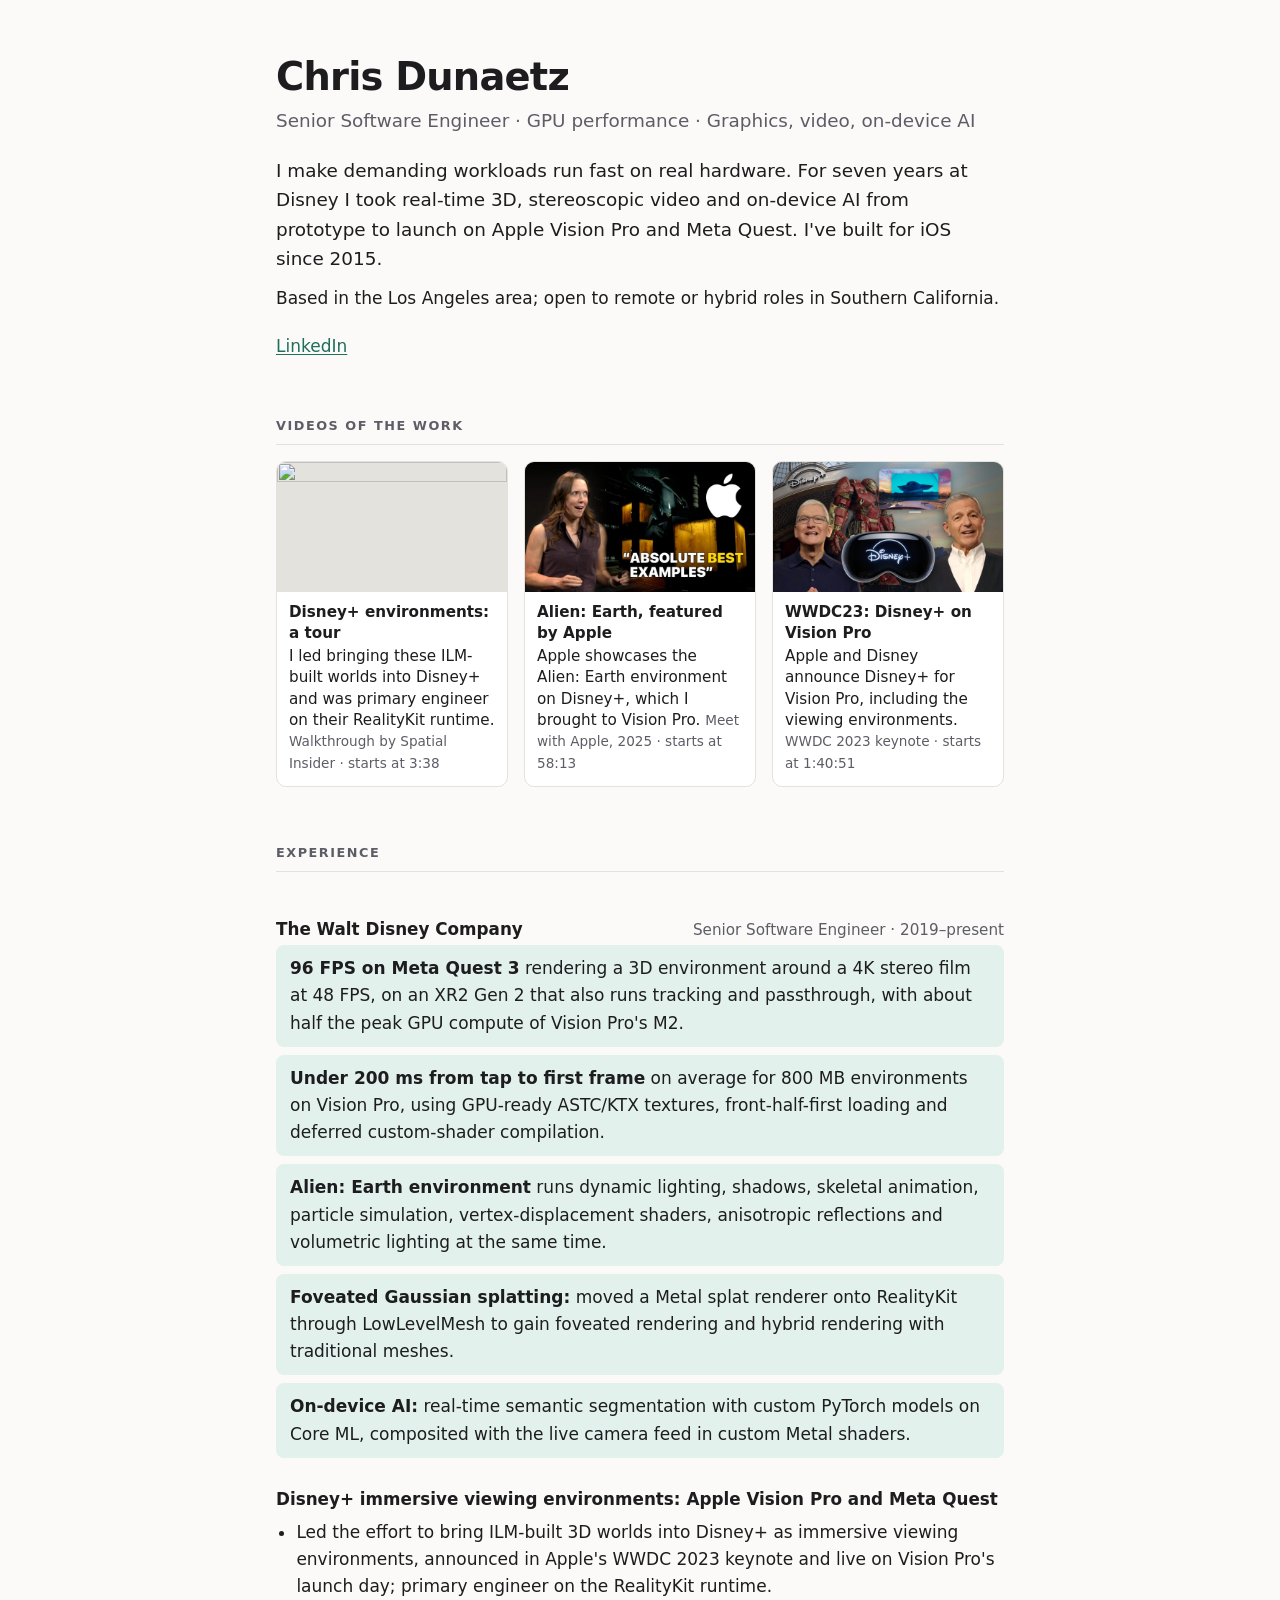
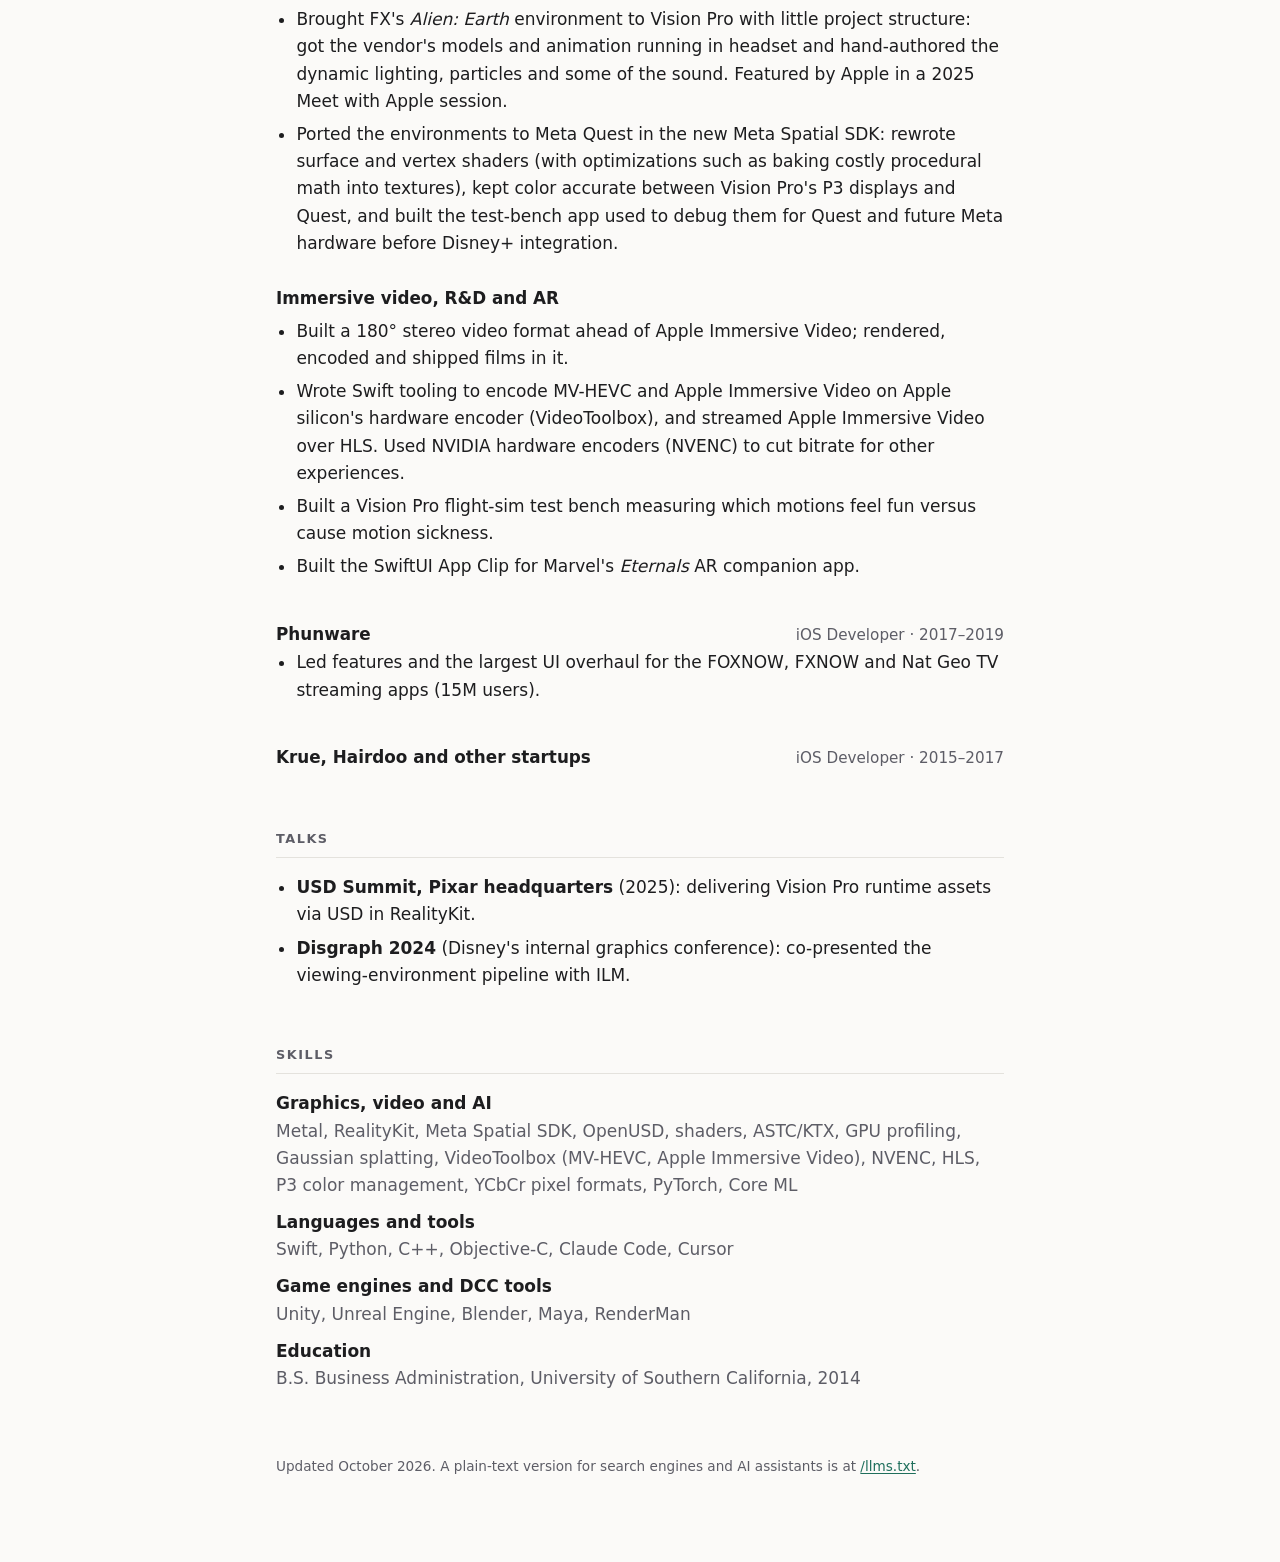
==== index.html @ fc3025da "Sync resume changes: drop AI line, add Quest shader optimization example Co-Authored-By: Claude Opus" ====
<!doctype html>
<html lang="en">
<head>
<meta charset="utf-8">
<meta name="viewport" content="width=device-width, initial-scale=1">
<title>Chris Dunaetz: GPU performance, graphics, video, on-device AI</title>
<meta name="description" content="Chris Dunaetz is a senior software engineer who makes demanding workloads run fast on real hardware: real-time 3D, stereoscopic video and on-device AI on Apple Vision Pro and Meta Quest.">
<link rel="canonical" href="https://chrisdunaetz.github.io/">
<meta property="og:type" content="profile">
<meta property="og:title" content="Chris Dunaetz: GPU performance, graphics, video, on-device AI">
<meta property="og:description" content="Senior software engineer. Real-time 3D, stereoscopic video and on-device AI on Apple Vision Pro and Meta Quest.">
<meta property="og:url" content="https://chrisdunaetz.github.io/">
<meta property="og:image" content="https://chrisdunaetz.github.io/thumbs/alien-earth.png">
<meta name="twitter:card" content="summary_large_image">
<link rel="alternate" type="text/plain" href="/llms.txt" title="Plain-text summary">
<script type="application/ld+json">
{
  "@context": "https://schema.org",
  "@type": "Person",
  "name": "Chris Dunaetz",
  "url": "https://chrisdunaetz.github.io/",
  "jobTitle": "Senior Software Engineer",
  "description": "Software engineer who makes demanding workloads run fast on real hardware: real-time 3D, stereoscopic video and on-device AI, from prototype to launch on Apple Vision Pro and Meta Quest.",
  "homeLocation": { "@type": "Place", "name": "Los Angeles area, California" },
  "alumniOf": { "@type": "CollegeOrUniversity", "name": "University of Southern California" },
  "knowsAbout": ["GPU performance", "Metal", "RealityKit", "Meta Spatial SDK", "OpenUSD", "Shader programming", "GPU profiling", "Gaussian splatting", "Stereoscopic video", "Hardware video encoding", "VideoToolbox", "MV-HEVC", "Apple Immersive Video", "NVENC", "HLS streaming", "Color management", "P3 color space", "YCbCr pixel formats", "On-device AI", "PyTorch", "Core ML", "Swift", "Python", "C++", "Unity", "Unreal Engine", "Blender", "Maya", "RenderMan", "Apple Vision Pro", "Meta Quest"],
  "sameAs": ["https://www.linkedin.com/in/chrisdunaetz"]
}
</script>
<style>
  :root {
    --bg: #fbfaf8;
    --surface: #ffffff;
    --text: #1d1d1f;
    --muted: #5d5d66;
    --line: #e4e2dd;
    --accent: #1f6f5c;
    --accent-soft: #e3f1ec;
    color-scheme: light;
  }
  @media (prefers-color-scheme: dark) {
    :root:not([data-theme="light"]) {
      --bg: #111214;
      --surface: #1a1b1e;
      --text: #ececee;
      --muted: #a2a2ab;
      --line: #2c2d31;
      --accent: #6cc7ac;
      --accent-soft: #1a2e28;
      color-scheme: dark;
    }
  }
  :root[data-theme="dark"] {
    --bg: #111214;
    --surface: #1a1b1e;
    --text: #ececee;
    --muted: #a2a2ab;
    --line: #2c2d31;
    --accent: #6cc7ac;
    --accent-soft: #1a2e28;
    color-scheme: dark;
  }
  * { box-sizing: border-box; }
  body {
    margin: 0;
    background: var(--bg);
    color: var(--text);
    font: 17px/1.6 system-ui, -apple-system, "Segoe UI", Roboto, sans-serif;
    -webkit-text-size-adjust: 100%;
  }
  main { max-width: 760px; margin: 0 auto; padding: 56px 16px 72px; }
  a { color: var(--accent); text-underline-offset: 2px; }
  h1 { font-size: 2.4rem; line-height: 1.1; letter-spacing: -0.02em; margin: 0 0 8px; }
  h2 {
    font-size: 0.8rem; text-transform: uppercase; letter-spacing: 0.12em;
    color: var(--muted); margin: 56px 0 16px; padding-bottom: 8px; border-bottom: 1px solid var(--line);
  }
  h3 { font-size: 1.05rem; margin: 28px 0 6px; }
  p, ul { margin: 0 0 12px; }
  ul { padding-left: 1.2em; }
  li { margin-bottom: 6px; }
  .role { font-size: 1.15rem; color: var(--muted); margin: 0 0 20px; }
  .lede { font-size: 1.15rem; }
  .links { display: flex; flex-wrap: wrap; gap: 8px 20px; margin-top: 20px; padding: 0; list-style: none; }
  .links li { margin: 0; }
  .meta { color: var(--muted); font-size: 0.95rem; }
  .videos { display: grid; grid-template-columns: repeat(auto-fit, minmax(220px, 1fr)); gap: 16px; }
  .video {
    display: block; text-decoration: none; color: inherit;
    background: var(--surface); border: 1px solid var(--line); border-radius: 10px; overflow: hidden;
  }
  .video:hover, .video:focus-visible { border-color: var(--accent); }
  .video img { display: block; width: 100%; height: auto; aspect-ratio: 16 / 9; object-fit: cover; background: var(--line); }
  .video span { display: block; padding: 10px 12px 12px; font-size: 0.95rem; line-height: 1.4; }
  .video strong { display: block; margin-bottom: 2px; }
  .video em { font-style: normal; color: var(--muted); font-size: 0.85rem; }
  .highlights { list-style: none; padding: 0; }
  .highlights li {
    background: var(--accent-soft); border-radius: 8px; padding: 10px 14px; margin-bottom: 8px;
  }
  .job { display: flex; flex-wrap: wrap; justify-content: space-between; gap: 0 12px; align-items: baseline; }
  .job h3 { margin-bottom: 2px; }
  dl { margin: 0; }
  dt { font-weight: 600; margin-top: 10px; }
  dd { margin: 0; color: var(--muted); }
  footer { margin-top: 64px; color: var(--muted); font-size: 0.85rem; }
  @media (max-width: 520px) {
    body { font-size: 16px; }
    h1 { font-size: 2rem; }
    main { padding-top: 40px; }
  }
</style>
</head>
<body>
<main>

<header>
  <h1>Chris Dunaetz</h1>
  <p class="role">Senior Software Engineer · GPU performance · Graphics, video, on-device AI</p>
  <p class="lede">I make demanding workloads run fast on real hardware. For seven years at Disney I took real-time 3D, stereoscopic video and on-device AI from prototype to launch on Apple Vision Pro and Meta Quest. I've built for iOS since 2015.</p>
  <p>Based in the Los Angeles area; open to remote or hybrid roles in Southern California.</p>
  <ul class="links">
    <li><a href="https://www.linkedin.com/in/chrisdunaetz">LinkedIn</a></li>
  </ul>
</header>

<section aria-labelledby="videos">
  <h2 id="videos">Videos of the work</h2>
  <div class="videos">
    <a class="video" href="/vision-pro-environments/">
      <img src="https://i.ytimg.com/vi/G1FZMo1BMIY/mqdefault.jpg" alt="" loading="lazy" width="320" height="180">
      <span><strong>Disney+ environments: a tour</strong>I led bringing these ILM-built worlds into Disney+ and was primary engineer on their RealityKit runtime. <em>Walkthrough by Spatial Insider · starts at 3:38</em></span>
    </a>
    <a class="video" href="/alien-earth/">
      <img src="/thumbs/card-alien-earth.jpg" alt="" loading="lazy" width="640" height="360">
      <span><strong>Alien: Earth, featured by Apple</strong>Apple showcases the Alien: Earth environment on Disney+, which I brought to Vision Pro. <em>Meet with Apple, 2025 · starts at 58:13</em></span>
    </a>
    <a class="video" href="/wwdc-2023/">
      <img src="/thumbs/card-wwdc-2023.jpg" alt="" loading="lazy" width="640" height="360">
      <span><strong>WWDC23: Disney+ on Vision Pro</strong>Apple and Disney announce Disney+ for Vision Pro, including the viewing environments. <em>WWDC 2023 keynote · starts at 1:40:51</em></span>
    </a>
  </div>
</section>

<section aria-labelledby="experience">
  <h2 id="experience">Experience</h2>

  <div class="job"><h3>The Walt Disney Company</h3><span class="meta">Senior Software Engineer · 2019–present</span></div>

  <ul class="highlights">
    <li><strong>96 FPS on Meta Quest 3</strong> rendering a 3D environment around a 4K stereo film at 48 FPS, on an XR2 Gen 2 that also runs tracking and passthrough, with about half the peak GPU compute of Vision Pro's M2.</li>
    <li><strong>Under 200 ms from tap to first frame</strong> on average for 800 MB environments on Vision Pro, using GPU-ready ASTC/KTX textures, front-half-first loading and deferred custom-shader compilation.</li>
    <li><strong>Alien: Earth environment</strong> runs dynamic lighting, shadows, skeletal animation, particle simulation, vertex-displacement shaders, anisotropic reflections and volumetric lighting at the same time.</li>
    <li><strong>Foveated Gaussian splatting:</strong> moved a Metal splat renderer onto RealityKit through LowLevelMesh to gain foveated rendering and hybrid rendering with traditional meshes.</li>
    <li><strong>On-device AI:</strong> real-time semantic segmentation with custom PyTorch models on Core ML, composited with the live camera feed in custom Metal shaders.</li>
  </ul>

  <h3>Disney+ immersive viewing environments: Apple Vision Pro and Meta Quest</h3>
  <ul>
    <li>Led the effort to bring ILM-built 3D worlds into Disney+ as immersive viewing environments, announced in Apple's WWDC 2023 keynote and live on Vision Pro's launch day; primary engineer on the RealityKit runtime.</li>
    <li>Brought FX's <cite>Alien: Earth</cite> environment to Vision Pro with little project structure: got the vendor's models and animation running in headset and hand-authored the dynamic lighting, particles and some of the sound. Featured by Apple in a 2025 Meet with Apple session.</li>
    <li>Ported the environments to Meta Quest in the new Meta Spatial SDK: rewrote surface and vertex shaders (with optimizations such as baking costly procedural math into textures), kept color accurate between Vision Pro's P3 displays and Quest, and built the test-bench app used to debug them for Quest and future Meta hardware before Disney+ integration.</li>
  </ul>

  <h3>Immersive video, R&amp;D and AR</h3>
  <ul>
    <li>Built a 180° stereo video format ahead of Apple Immersive Video; rendered, encoded and shipped films in it.</li>
    <li>Wrote Swift tooling to encode MV-HEVC and Apple Immersive Video on Apple silicon's hardware encoder (VideoToolbox), and streamed Apple Immersive Video over HLS. Used NVIDIA hardware encoders (NVENC) to cut bitrate for other experiences.</li>
    <li>Built a Vision Pro flight-sim test bench measuring which motions feel fun versus cause motion sickness.</li>
    <li>Built the SwiftUI App Clip for Marvel's <cite>Eternals</cite> AR companion app.</li>
  </ul>

  <div class="job"><h3>Phunware</h3><span class="meta">iOS Developer · 2017–2019</span></div>
  <ul>
    <li>Led features and the largest UI overhaul for the FOXNOW, FXNOW and Nat Geo TV streaming apps (15M users).</li>
  </ul>

  <div class="job"><h3>Krue, Hairdoo and other startups</h3><span class="meta">iOS Developer · 2015–2017</span></div>
</section>

<section aria-labelledby="talks">
  <h2 id="talks">Talks</h2>
  <ul>
    <li><strong>USD Summit, Pixar headquarters</strong> (2025): delivering Vision Pro runtime assets via USD in RealityKit.</li>
    <li><strong>Disgraph 2024</strong> (Disney's internal graphics conference): co-presented the viewing-environment pipeline with ILM.</li>
  </ul>
</section>

<section aria-labelledby="skills">
  <h2 id="skills">Skills</h2>
  <dl>
    <dt>Graphics, video and AI</dt>
    <dd>Metal, RealityKit, Meta Spatial SDK, OpenUSD, shaders, ASTC/KTX, GPU profiling, Gaussian splatting, VideoToolbox (MV-HEVC, Apple Immersive Video), NVENC, HLS, P3 color management, YCbCr pixel formats, PyTorch, Core ML</dd>
    <dt>Languages and tools</dt>
    <dd>Swift, Python, C++, Objective-C, Claude Code, Cursor</dd>
    <dt>Game engines and DCC tools</dt>
    <dd>Unity, Unreal Engine, Blender, Maya, RenderMan</dd>
    <dt>Education</dt>
    <dd>B.S. Business Administration, University of Southern California, 2014</dd>
  </dl>
</section>

<footer>
  <p>Updated October 2026. A plain-text version for search engines and AI assistants is at <a href="/llms.txt">/llms.txt</a>.</p>
</footer>

</main>
</body>
</html>
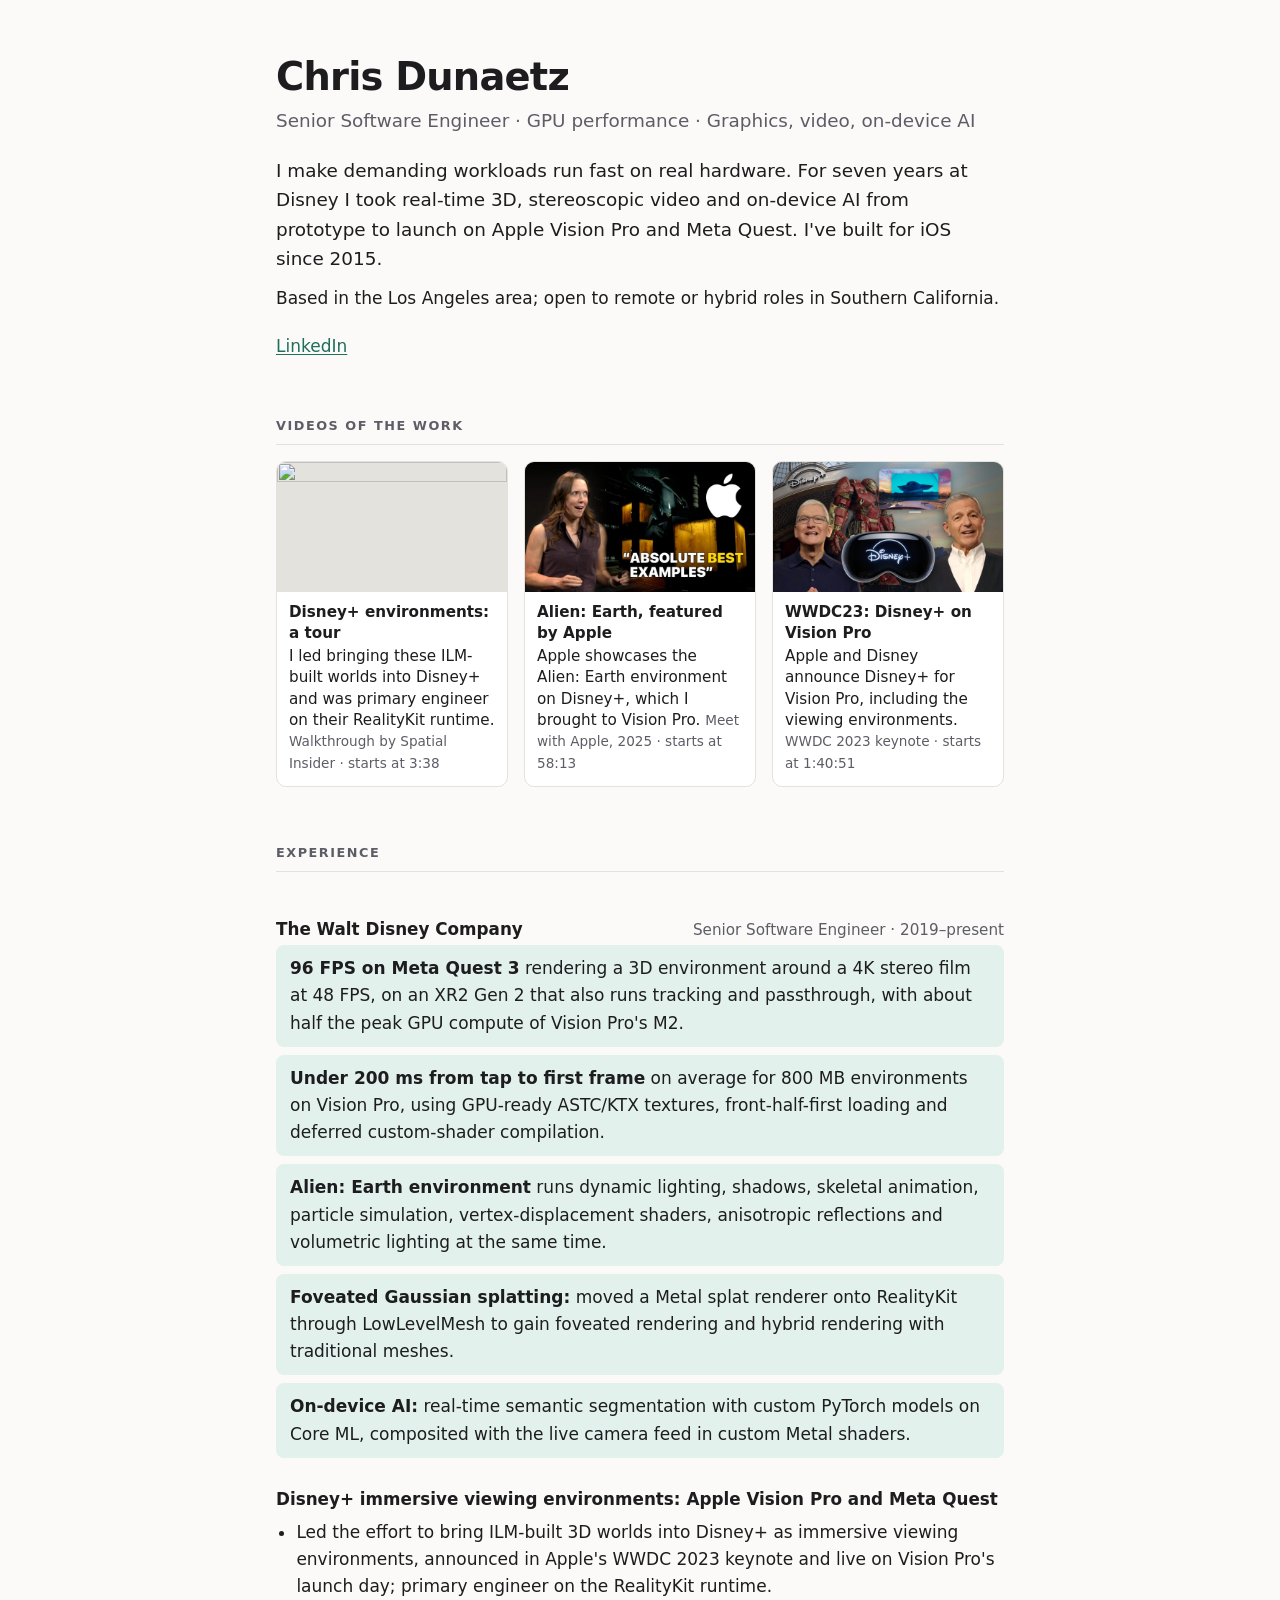
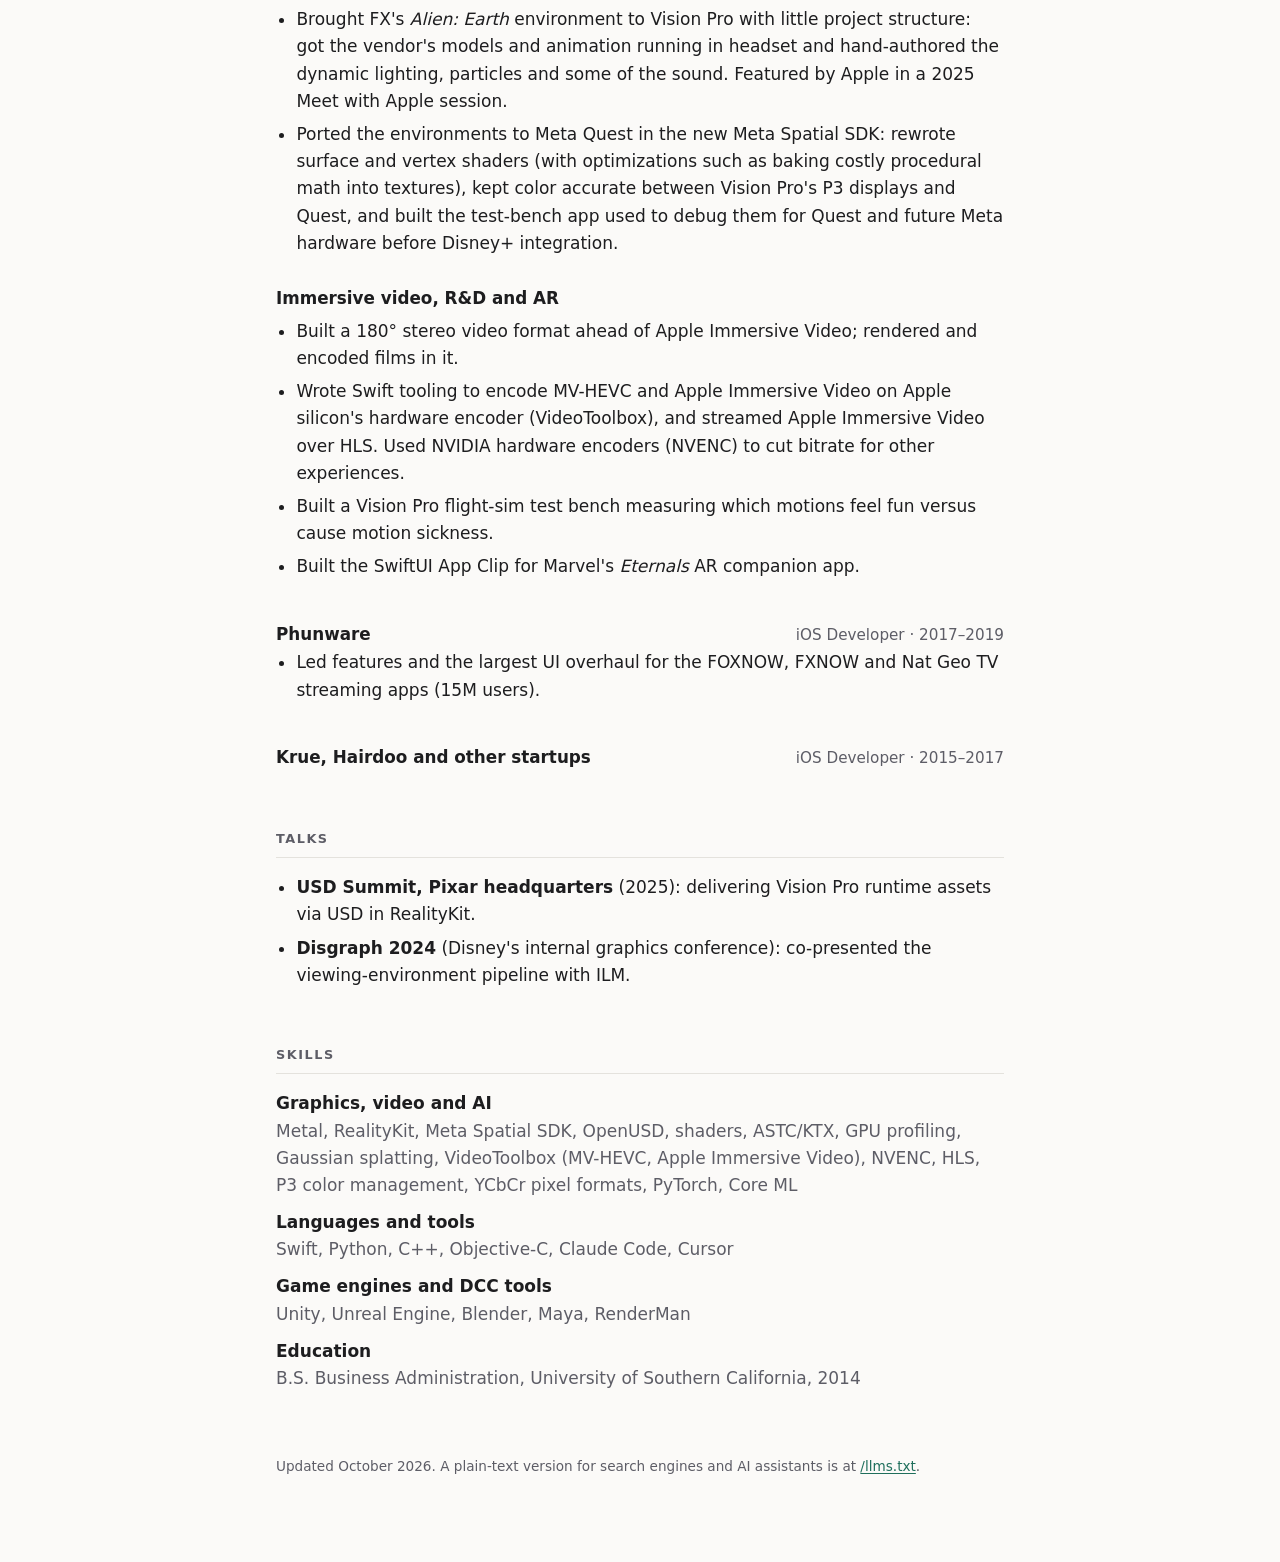
==== commit b4d585e6: "180° video bullet: drop 'shipped' (films were distributed via TestFlight, not shipped) Co-Authored-B" ====
--- a/index.html
+++ b/index.html
@@ -164,7 +164,7 @@
 
   <h3>Immersive video, R&amp;D and AR</h3>
   <ul>
-    <li>Built a 180° stereo video format ahead of Apple Immersive Video; rendered, encoded and shipped films in it.</li>
+    <li>Built a 180° stereo video format ahead of Apple Immersive Video; rendered and encoded films in it.</li>
     <li>Wrote Swift tooling to encode MV-HEVC and Apple Immersive Video on Apple silicon's hardware encoder (VideoToolbox), and streamed Apple Immersive Video over HLS. Used NVIDIA hardware encoders (NVENC) to cut bitrate for other experiences.</li>
     <li>Built a Vision Pro flight-sim test bench measuring which motions feel fun versus cause motion sickness.</li>
     <li>Built the SwiftUI App Clip for Marvel's <cite>Eternals</cite> AR companion app.</li>
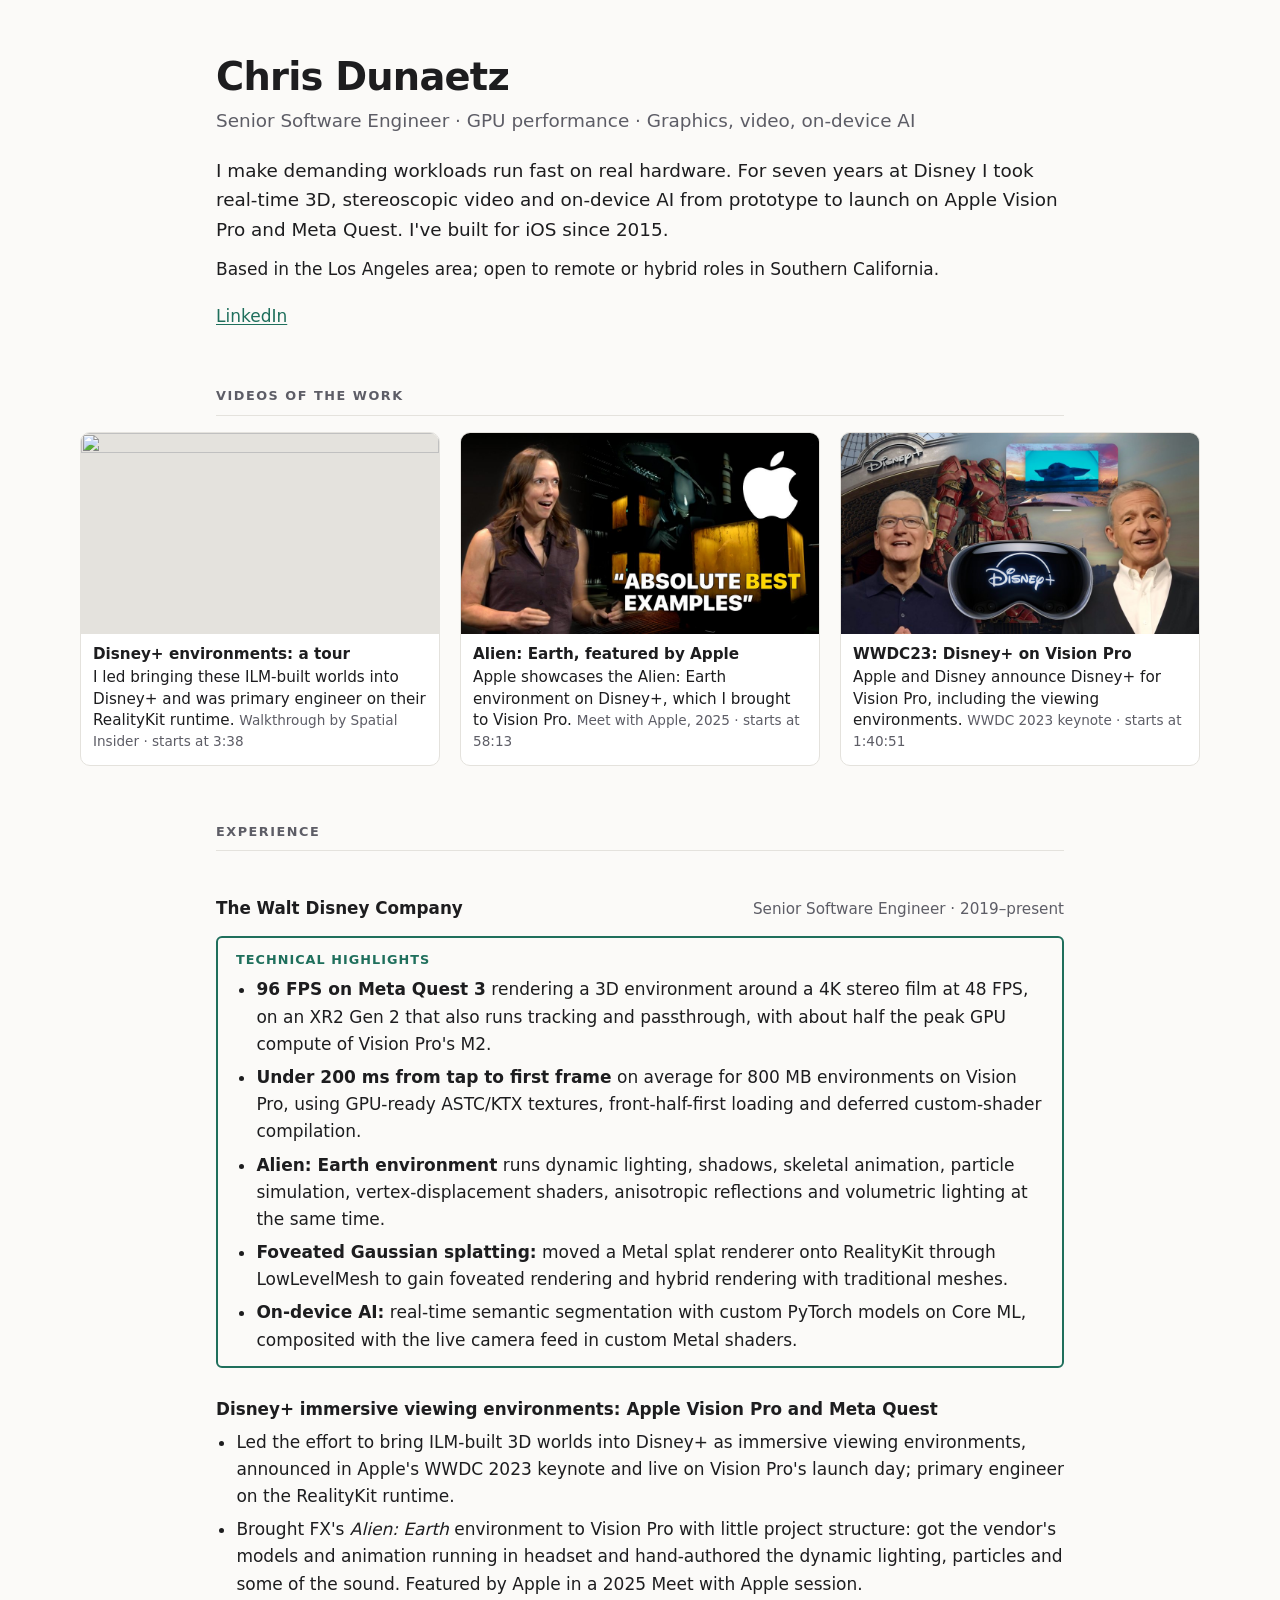
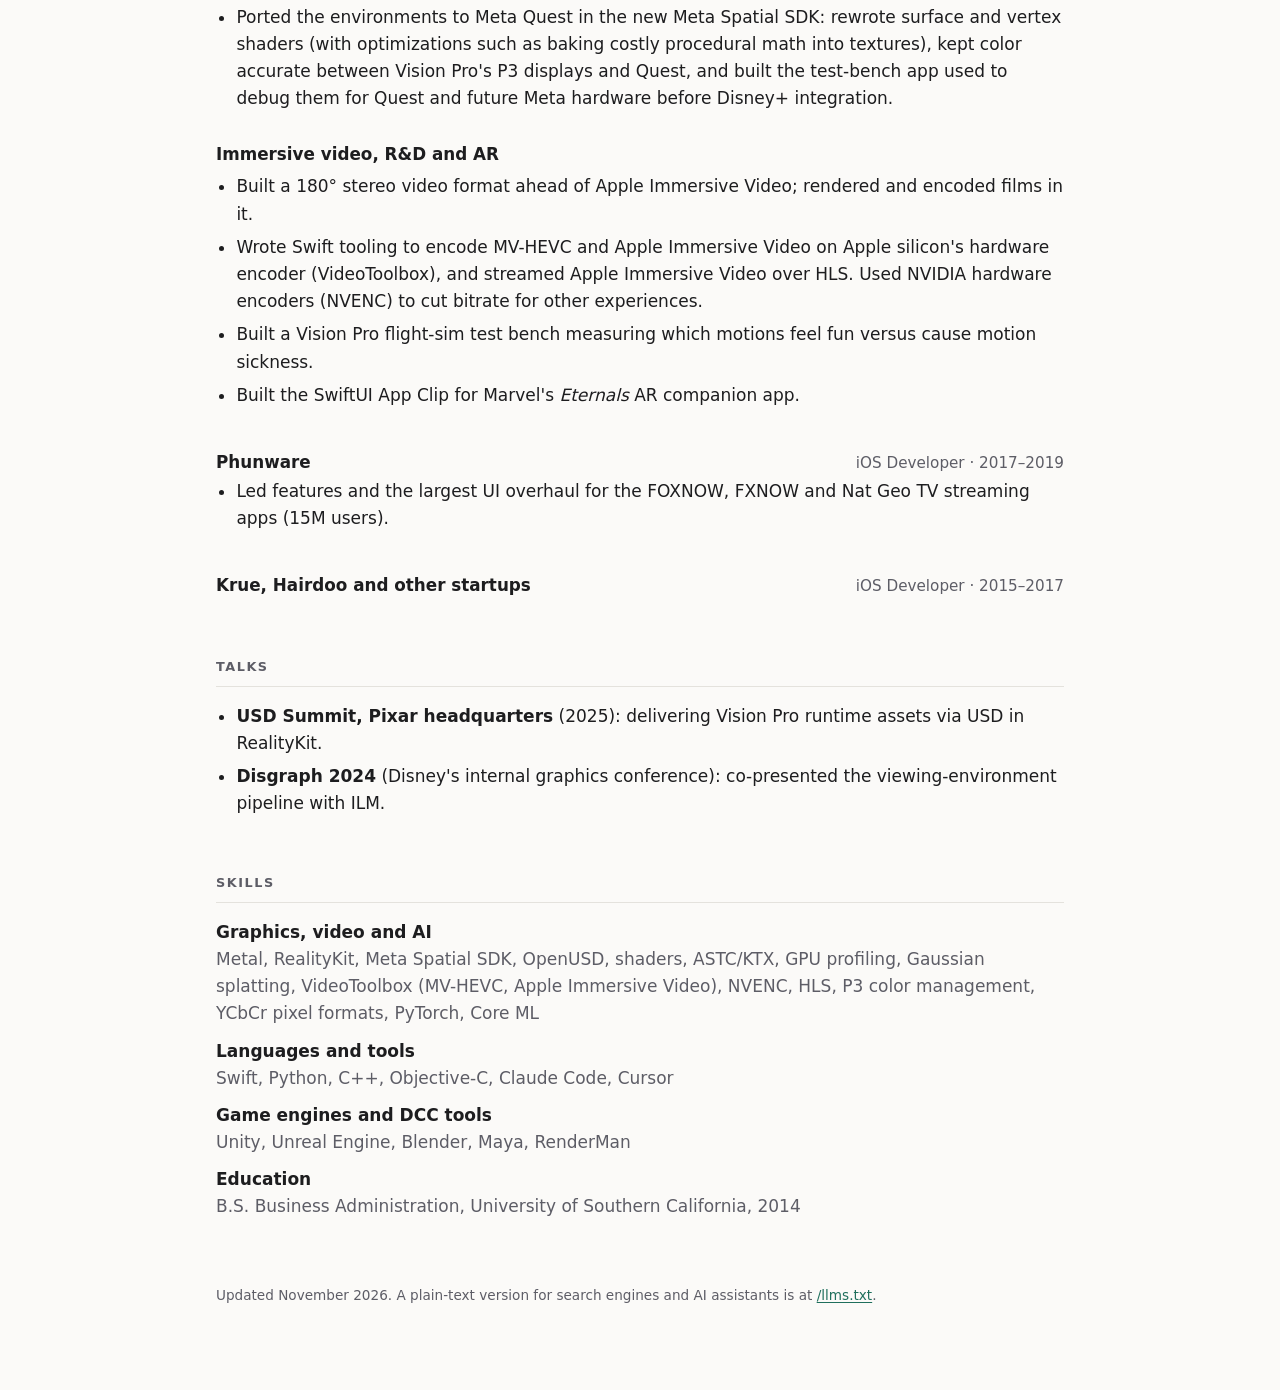
==== commit 812bef25: "Wider layout, bigger video cards, labeled highlights box, GoatCounter analytics - Text column 880px;" ====
--- a/index.html
+++ b/index.html
@@ -13,6 +13,7 @@
 <meta property="og:image" content="https://chrisdunaetz.github.io/thumbs/alien-earth.png">
 <meta name="twitter:card" content="summary_large_image">
 <link rel="alternate" type="text/plain" href="/llms.txt" title="Plain-text summary">
+<script data-goatcounter="https://chrisdunaetz.goatcounter.com/count" async src="//gc.zgo.at/count.js"></script>
 <script type="application/ld+json">
 {
   "@context": "https://schema.org",
@@ -68,7 +69,9 @@
     font: 17px/1.6 system-ui, -apple-system, "Segoe UI", Roboto, sans-serif;
     -webkit-text-size-adjust: 100%;
   }
-  main { max-width: 760px; margin: 0 auto; padding: 56px 16px 72px; }
+  main { max-width: 880px; margin: 0 auto; padding: 56px 16px 72px; }
+  /* The video row breaks out of the text column: up to 1120px wide, keeping a 16px gutter. */
+  .breakout { margin-inline: min(0px, max(calc(50% - 560px), calc(50% - 50vw + 24px))); }
   a { color: var(--accent); text-underline-offset: 2px; }
   h1 { font-size: 2.4rem; line-height: 1.1; letter-spacing: -0.02em; margin: 0 0 8px; }
   h2 {
@@ -84,7 +87,7 @@
   .links { display: flex; flex-wrap: wrap; gap: 8px 20px; margin-top: 20px; padding: 0; list-style: none; }
   .links li { margin: 0; }
   .meta { color: var(--muted); font-size: 0.95rem; }
-  .videos { display: grid; grid-template-columns: repeat(auto-fit, minmax(220px, 1fr)); gap: 16px; }
+  .videos { display: grid; grid-template-columns: repeat(auto-fit, minmax(280px, 1fr)); gap: 20px; }
   .video {
     display: block; text-decoration: none; color: inherit;
     background: var(--surface); border: 1px solid var(--line); border-radius: 10px; overflow: hidden;
@@ -94,10 +97,12 @@
   .video span { display: block; padding: 10px 12px 12px; font-size: 0.95rem; line-height: 1.4; }
   .video strong { display: block; margin-bottom: 2px; }
   .video em { font-style: normal; color: var(--muted); font-size: 0.85rem; }
-  .highlights { list-style: none; padding: 0; }
-  .highlights li {
-    background: var(--accent-soft); border-radius: 8px; padding: 10px 14px; margin-bottom: 8px;
-  }
+  .highlights { border: 2px solid var(--accent); border-radius: 6px; padding: 12px 18px 6px; margin: 12px 0 8px; }
+  .highlights h4 {
+    margin: 0 0 6px; color: var(--accent); font-size: 0.8rem;
+    text-transform: uppercase; letter-spacing: 0.08em;
+  }
+  .highlights ul { margin-bottom: 6px; }
   .job { display: flex; flex-wrap: wrap; justify-content: space-between; gap: 0 12px; align-items: baseline; }
   .job h3 { margin-bottom: 2px; }
   dl { margin: 0; }
@@ -126,9 +131,9 @@
 
 <section aria-labelledby="videos">
   <h2 id="videos">Videos of the work</h2>
-  <div class="videos">
+  <div class="videos breakout">
     <a class="video" href="/vision-pro-environments/">
-      <img src="https://i.ytimg.com/vi/G1FZMo1BMIY/mqdefault.jpg" alt="" loading="lazy" width="320" height="180">
+      <img src="https://i.ytimg.com/vi/G1FZMo1BMIY/maxresdefault.jpg" alt="" loading="lazy" width="1280" height="720">
       <span><strong>Disney+ environments: a tour</strong>I led bringing these ILM-built worlds into Disney+ and was primary engineer on their RealityKit runtime. <em>Walkthrough by Spatial Insider · starts at 3:38</em></span>
     </a>
     <a class="video" href="/alien-earth/">
@@ -147,13 +152,16 @@
 
   <div class="job"><h3>The Walt Disney Company</h3><span class="meta">Senior Software Engineer · 2019–present</span></div>
 
-  <ul class="highlights">
+  <div class="highlights" role="group" aria-labelledby="tech-highlights">
+  <h4 id="tech-highlights">Technical highlights</h4>
+  <ul>
     <li><strong>96 FPS on Meta Quest 3</strong> rendering a 3D environment around a 4K stereo film at 48 FPS, on an XR2 Gen 2 that also runs tracking and passthrough, with about half the peak GPU compute of Vision Pro's M2.</li>
     <li><strong>Under 200 ms from tap to first frame</strong> on average for 800 MB environments on Vision Pro, using GPU-ready ASTC/KTX textures, front-half-first loading and deferred custom-shader compilation.</li>
     <li><strong>Alien: Earth environment</strong> runs dynamic lighting, shadows, skeletal animation, particle simulation, vertex-displacement shaders, anisotropic reflections and volumetric lighting at the same time.</li>
     <li><strong>Foveated Gaussian splatting:</strong> moved a Metal splat renderer onto RealityKit through LowLevelMesh to gain foveated rendering and hybrid rendering with traditional meshes.</li>
     <li><strong>On-device AI:</strong> real-time semantic segmentation with custom PyTorch models on Core ML, composited with the live camera feed in custom Metal shaders.</li>
   </ul>
+  </div>
 
   <h3>Disney+ immersive viewing environments: Apple Vision Pro and Meta Quest</h3>
   <ul>
@@ -201,7 +209,7 @@
 </section>
 
 <footer>
-  <p>Updated October 2026. A plain-text version for search engines and AI assistants is at <a href="/llms.txt">/llms.txt</a>.</p>
+  <p>Updated November 2026. A plain-text version for search engines and AI assistants is at <a href="/llms.txt">/llms.txt</a>.</p>
 </footer>
 
 </main>
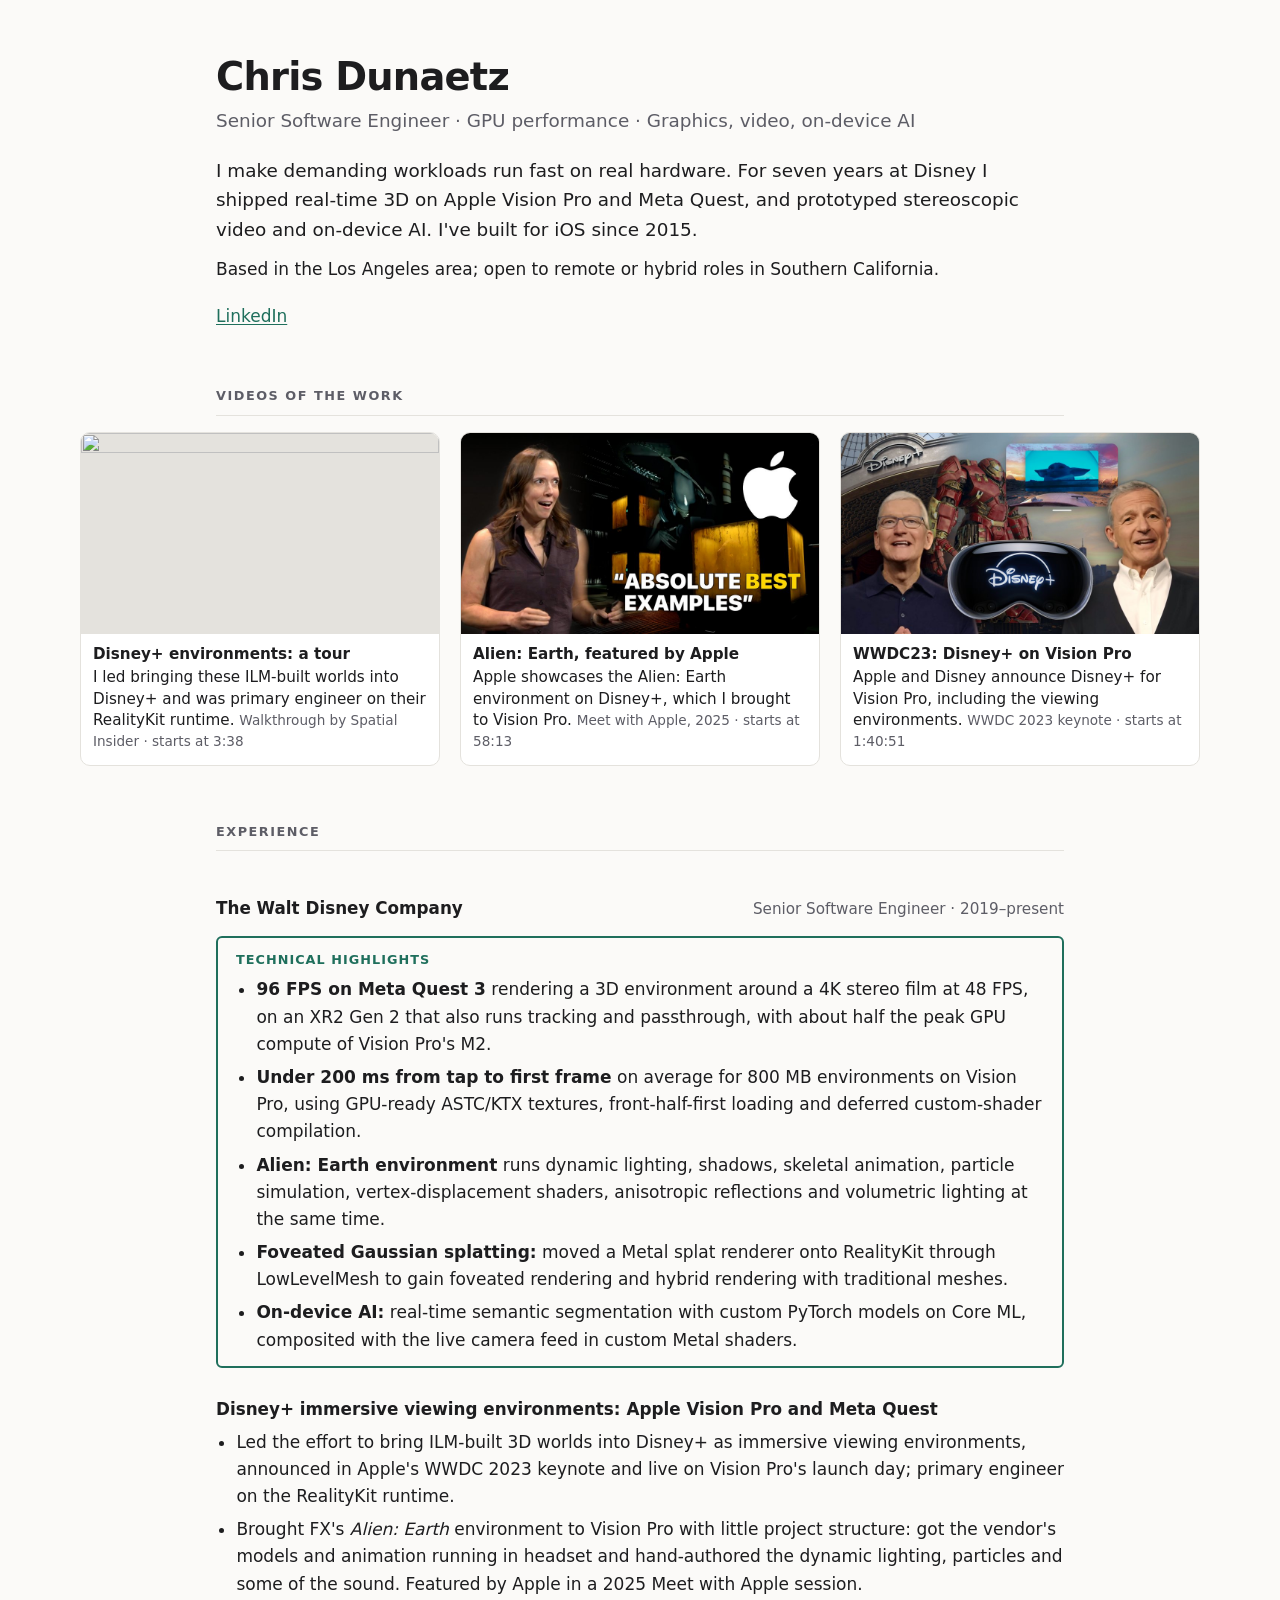
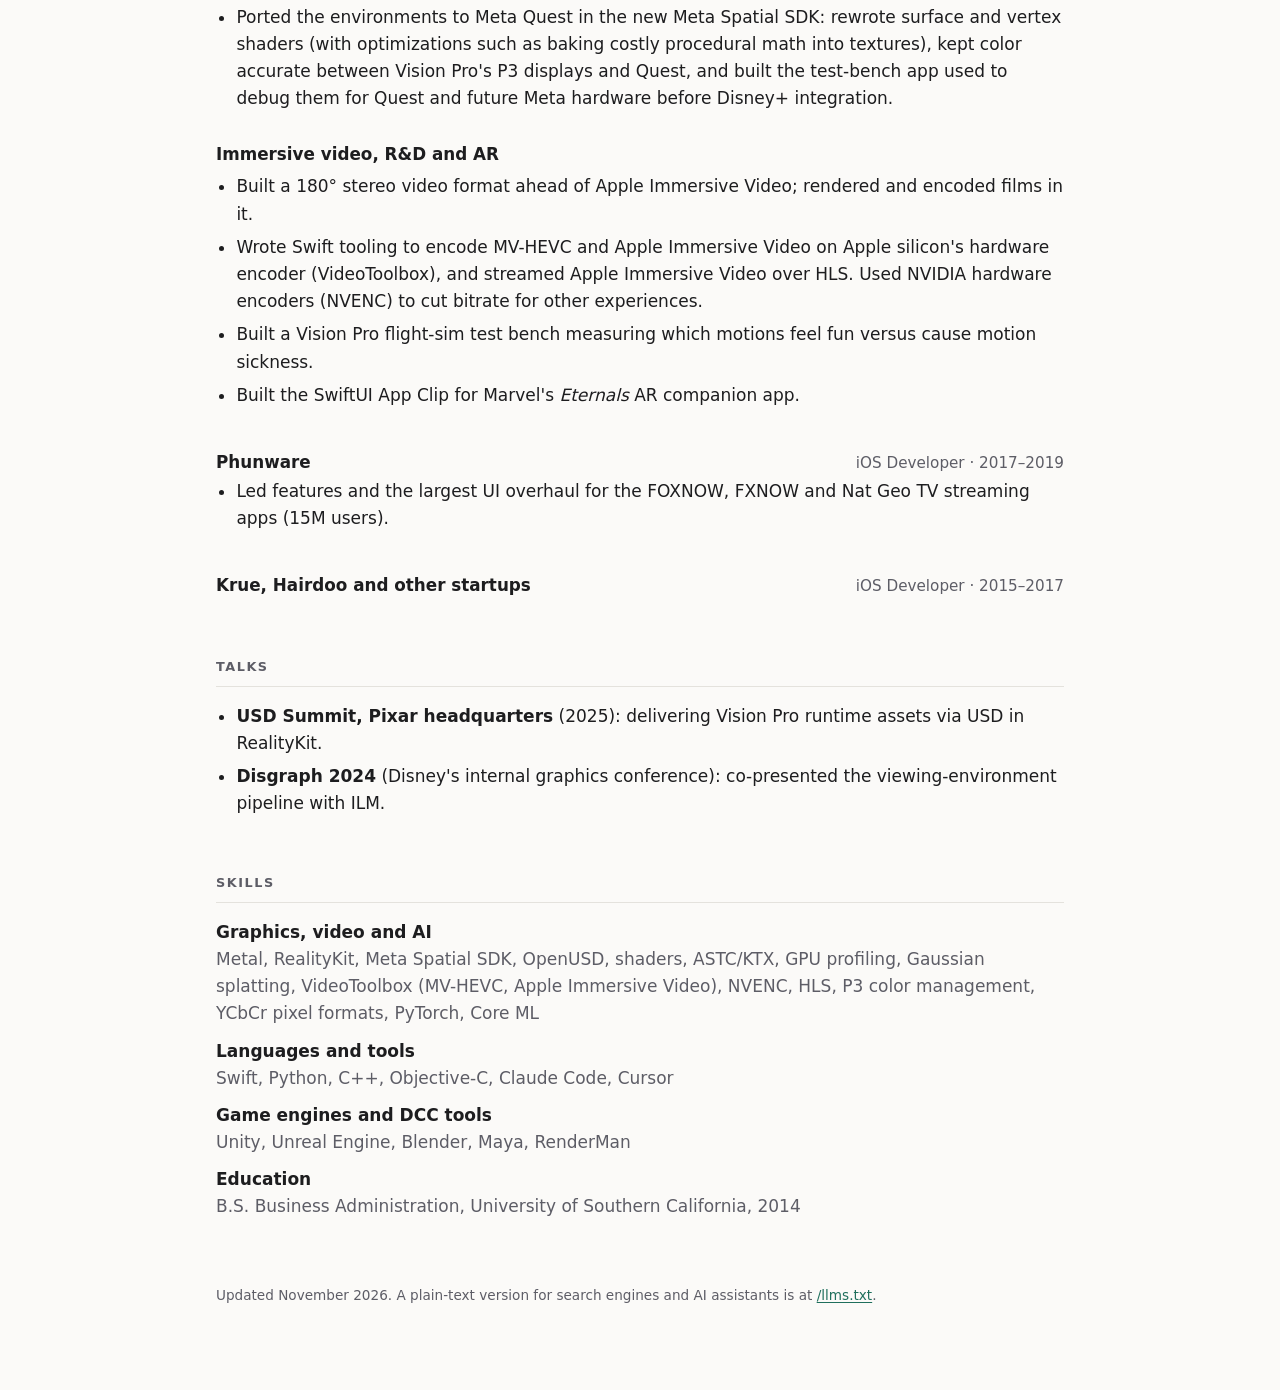
==== commit 9e7d6af6: "Say what shipped: real-time 3D on AVP and Quest; stereo video and on-device AI were prototypes Co-Au" ====
--- a/index.html
+++ b/index.html
@@ -21,7 +21,7 @@
   "name": "Chris Dunaetz",
   "url": "https://chrisdunaetz.github.io/",
   "jobTitle": "Senior Software Engineer",
-  "description": "Software engineer who makes demanding workloads run fast on real hardware: real-time 3D, stereoscopic video and on-device AI, from prototype to launch on Apple Vision Pro and Meta Quest.",
+  "description": "Software engineer who makes demanding workloads run fast on real hardware: shipped real-time 3D on Apple Vision Pro and Meta Quest, and prototyped stereoscopic video and on-device AI.",
   "homeLocation": { "@type": "Place", "name": "Los Angeles area, California" },
   "alumniOf": { "@type": "CollegeOrUniversity", "name": "University of Southern California" },
   "knowsAbout": ["GPU performance", "Metal", "RealityKit", "Meta Spatial SDK", "OpenUSD", "Shader programming", "GPU profiling", "Gaussian splatting", "Stereoscopic video", "Hardware video encoding", "VideoToolbox", "MV-HEVC", "Apple Immersive Video", "NVENC", "HLS streaming", "Color management", "P3 color space", "YCbCr pixel formats", "On-device AI", "PyTorch", "Core ML", "Swift", "Python", "C++", "Unity", "Unreal Engine", "Blender", "Maya", "RenderMan", "Apple Vision Pro", "Meta Quest"],
@@ -122,7 +122,7 @@
 <header>
   <h1>Chris Dunaetz</h1>
   <p class="role">Senior Software Engineer · GPU performance · Graphics, video, on-device AI</p>
-  <p class="lede">I make demanding workloads run fast on real hardware. For seven years at Disney I took real-time 3D, stereoscopic video and on-device AI from prototype to launch on Apple Vision Pro and Meta Quest. I've built for iOS since 2015.</p>
+  <p class="lede">I make demanding workloads run fast on real hardware. For seven years at Disney I shipped real-time 3D on Apple Vision Pro and Meta Quest, and prototyped stereoscopic video and on-device AI. I've built for iOS since 2015.</p>
   <p>Based in the Los Angeles area; open to remote or hybrid roles in Southern California.</p>
   <ul class="links">
     <li><a href="https://www.linkedin.com/in/chrisdunaetz">LinkedIn</a></li>
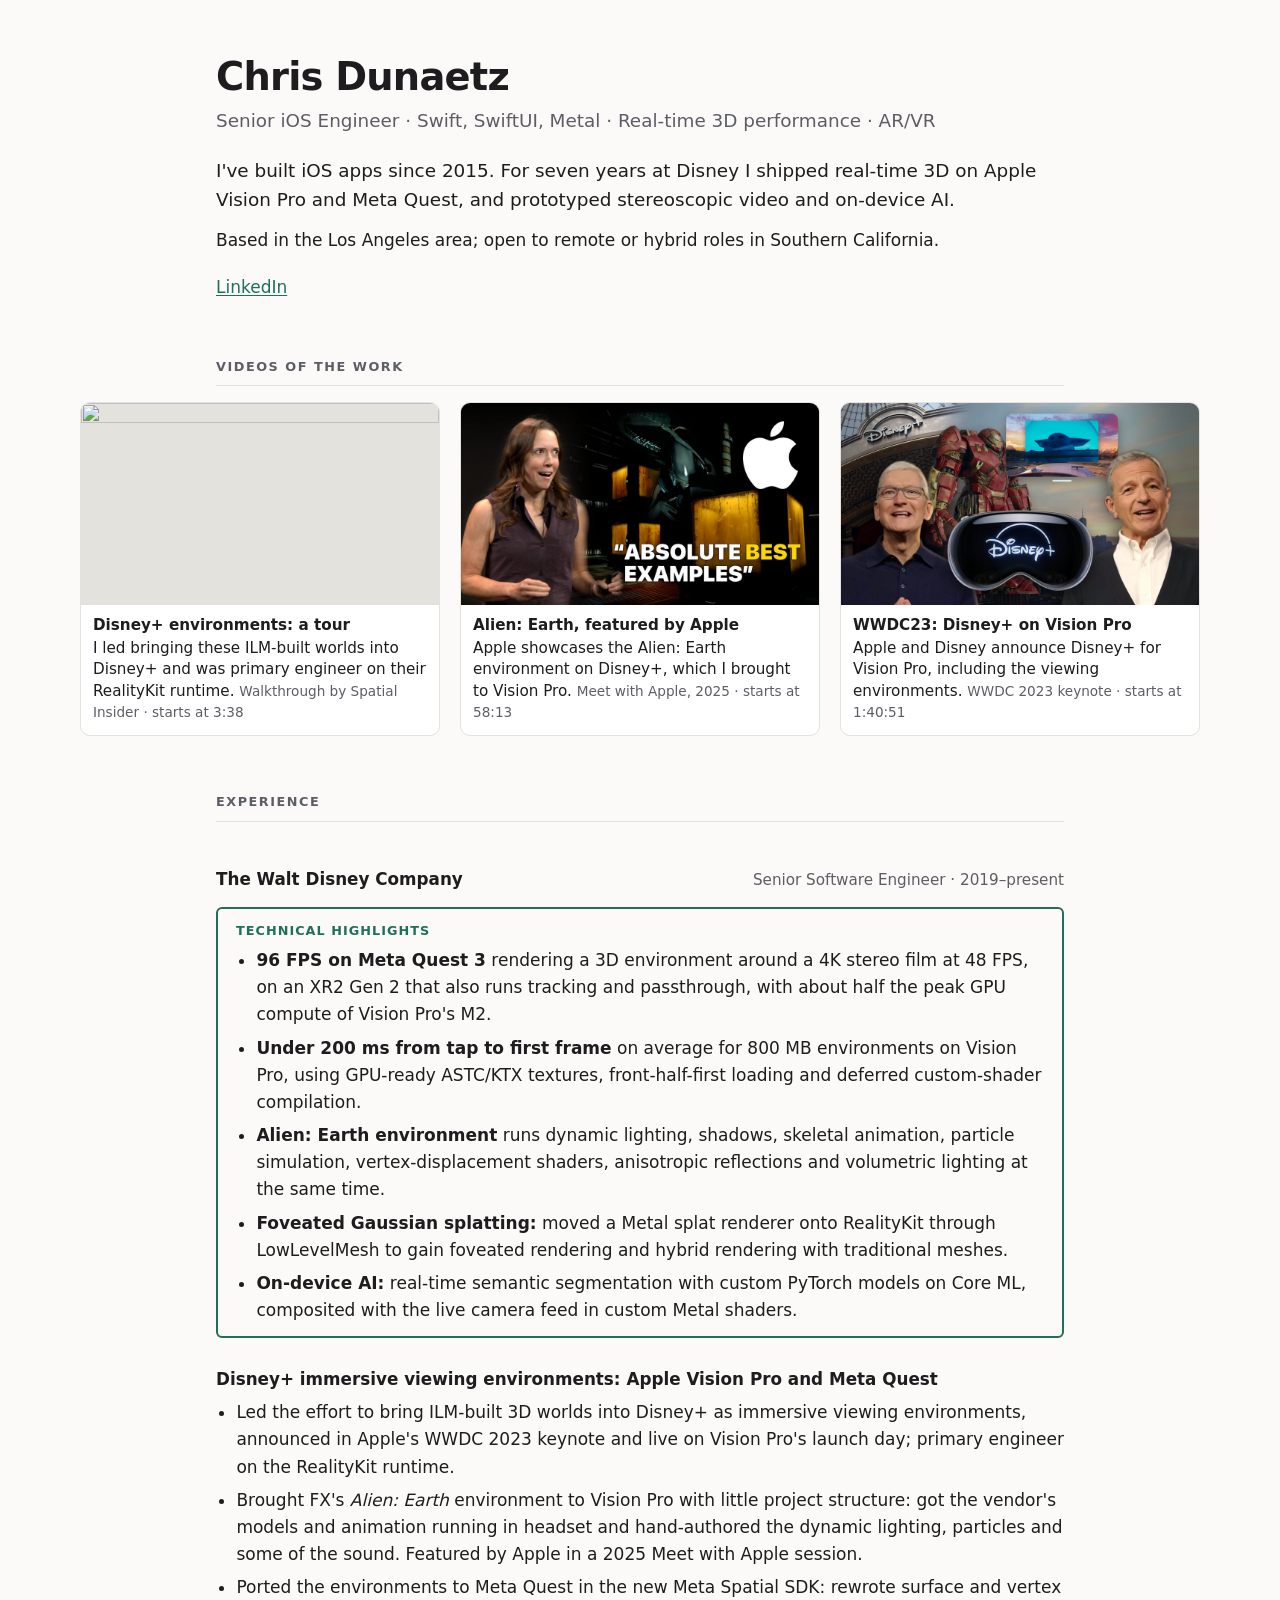
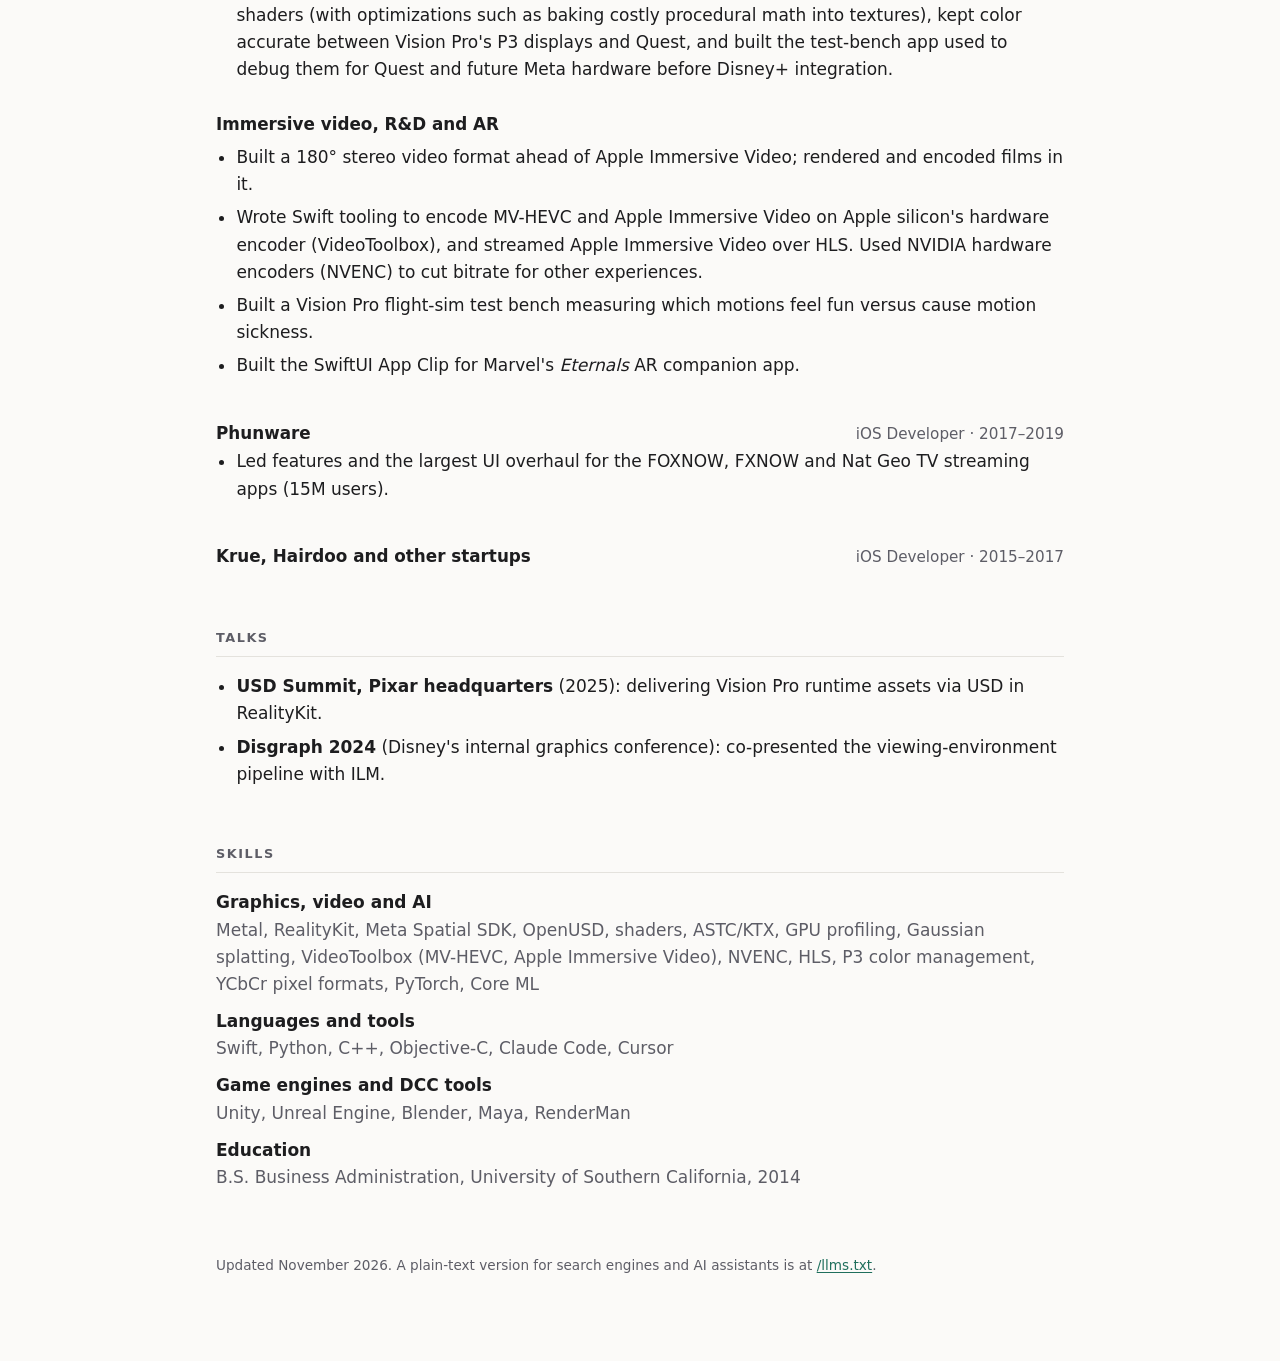
==== commit 5fe65516: "Lead with iOS: new headline, title and opening; drop "real hardware" line Co-Authored-By: Claude Opu" ====
--- a/index.html
+++ b/index.html
@@ -3,12 +3,12 @@
 <head>
 <meta charset="utf-8">
 <meta name="viewport" content="width=device-width, initial-scale=1">
-<title>Chris Dunaetz: GPU performance, graphics, video, on-device AI</title>
-<meta name="description" content="Chris Dunaetz is a senior software engineer who makes demanding workloads run fast on real hardware: real-time 3D, stereoscopic video and on-device AI on Apple Vision Pro and Meta Quest.">
+<title>Chris Dunaetz: iOS engineer, Swift and real-time 3D</title>
+<meta name="description" content="Chris Dunaetz: Senior iOS engineer who shipped real-time 3D on Apple Vision Pro and Meta Quest at Disney, and prototyped stereoscopic video and on-device AI.">
 <link rel="canonical" href="https://chrisdunaetz.github.io/">
 <meta property="og:type" content="profile">
-<meta property="og:title" content="Chris Dunaetz: GPU performance, graphics, video, on-device AI">
-<meta property="og:description" content="Senior software engineer. Real-time 3D, stereoscopic video and on-device AI on Apple Vision Pro and Meta Quest.">
+<meta property="og:title" content="Chris Dunaetz: iOS engineer, Swift and real-time 3D">
+<meta property="og:description" content="Senior iOS engineer who shipped real-time 3D on Apple Vision Pro and Meta Quest at Disney, and prototyped stereoscopic video and on-device AI.">
 <meta property="og:url" content="https://chrisdunaetz.github.io/">
 <meta property="og:image" content="https://chrisdunaetz.github.io/thumbs/alien-earth.png">
 <meta name="twitter:card" content="summary_large_image">
@@ -21,7 +21,7 @@
   "name": "Chris Dunaetz",
   "url": "https://chrisdunaetz.github.io/",
   "jobTitle": "Senior Software Engineer",
-  "description": "Software engineer who makes demanding workloads run fast on real hardware: shipped real-time 3D on Apple Vision Pro and Meta Quest, and prototyped stereoscopic video and on-device AI.",
+  "description": "Senior iOS engineer who shipped real-time 3D on Apple Vision Pro and Meta Quest at Disney, and prototyped stereoscopic video and on-device AI.",
   "homeLocation": { "@type": "Place", "name": "Los Angeles area, California" },
   "alumniOf": { "@type": "CollegeOrUniversity", "name": "University of Southern California" },
   "knowsAbout": ["GPU performance", "Metal", "RealityKit", "Meta Spatial SDK", "OpenUSD", "Shader programming", "GPU profiling", "Gaussian splatting", "Stereoscopic video", "Hardware video encoding", "VideoToolbox", "MV-HEVC", "Apple Immersive Video", "NVENC", "HLS streaming", "Color management", "P3 color space", "YCbCr pixel formats", "On-device AI", "PyTorch", "Core ML", "Swift", "Python", "C++", "Unity", "Unreal Engine", "Blender", "Maya", "RenderMan", "Apple Vision Pro", "Meta Quest"],
@@ -121,8 +121,8 @@
 
 <header>
   <h1>Chris Dunaetz</h1>
-  <p class="role">Senior Software Engineer · GPU performance · Graphics, video, on-device AI</p>
-  <p class="lede">I make demanding workloads run fast on real hardware. For seven years at Disney I shipped real-time 3D on Apple Vision Pro and Meta Quest, and prototyped stereoscopic video and on-device AI. I've built for iOS since 2015.</p>
+  <p class="role">Senior iOS Engineer · Swift, SwiftUI, Metal · Real-time 3D performance · AR/VR</p>
+  <p class="lede">I've built iOS apps since 2015. For seven years at Disney I shipped real-time 3D on Apple Vision Pro and Meta Quest, and prototyped stereoscopic video and on-device AI.</p>
   <p>Based in the Los Angeles area; open to remote or hybrid roles in Southern California.</p>
   <ul class="links">
     <li><a href="https://www.linkedin.com/in/chrisdunaetz">LinkedIn</a></li>
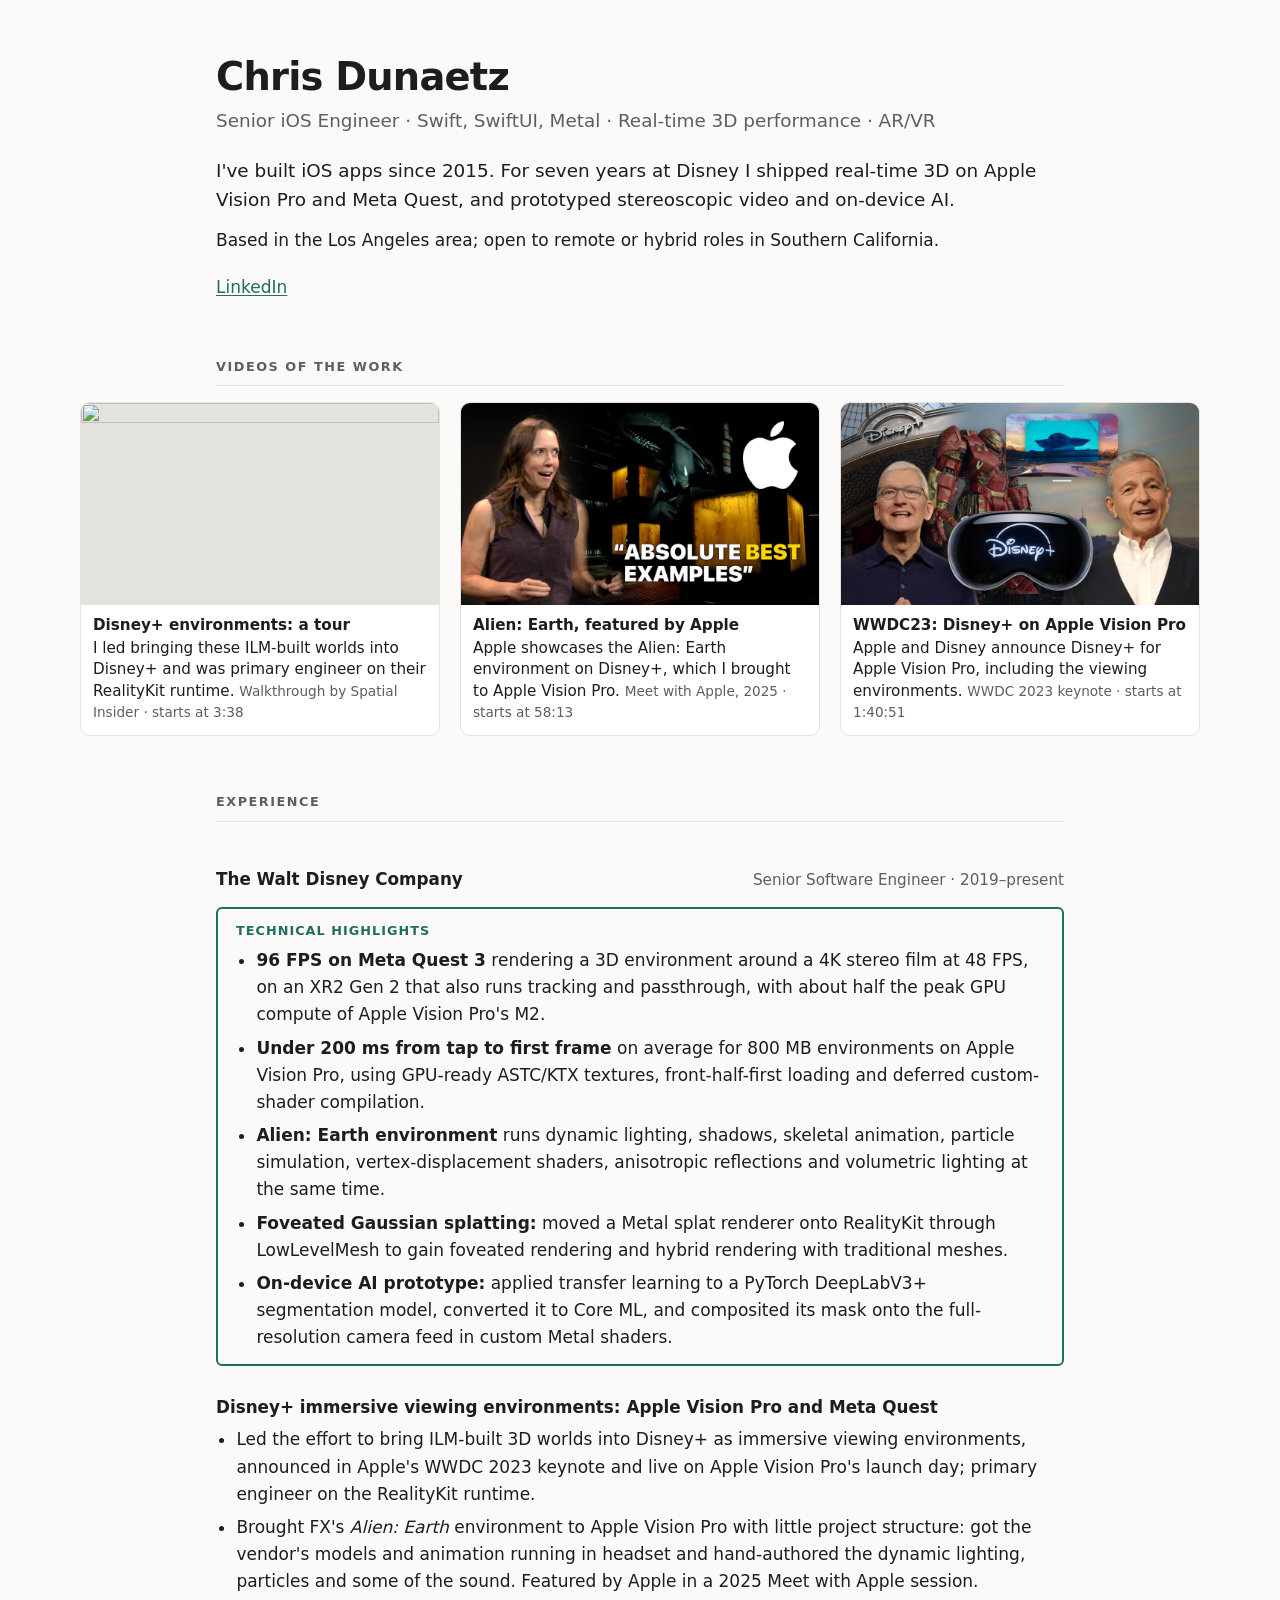
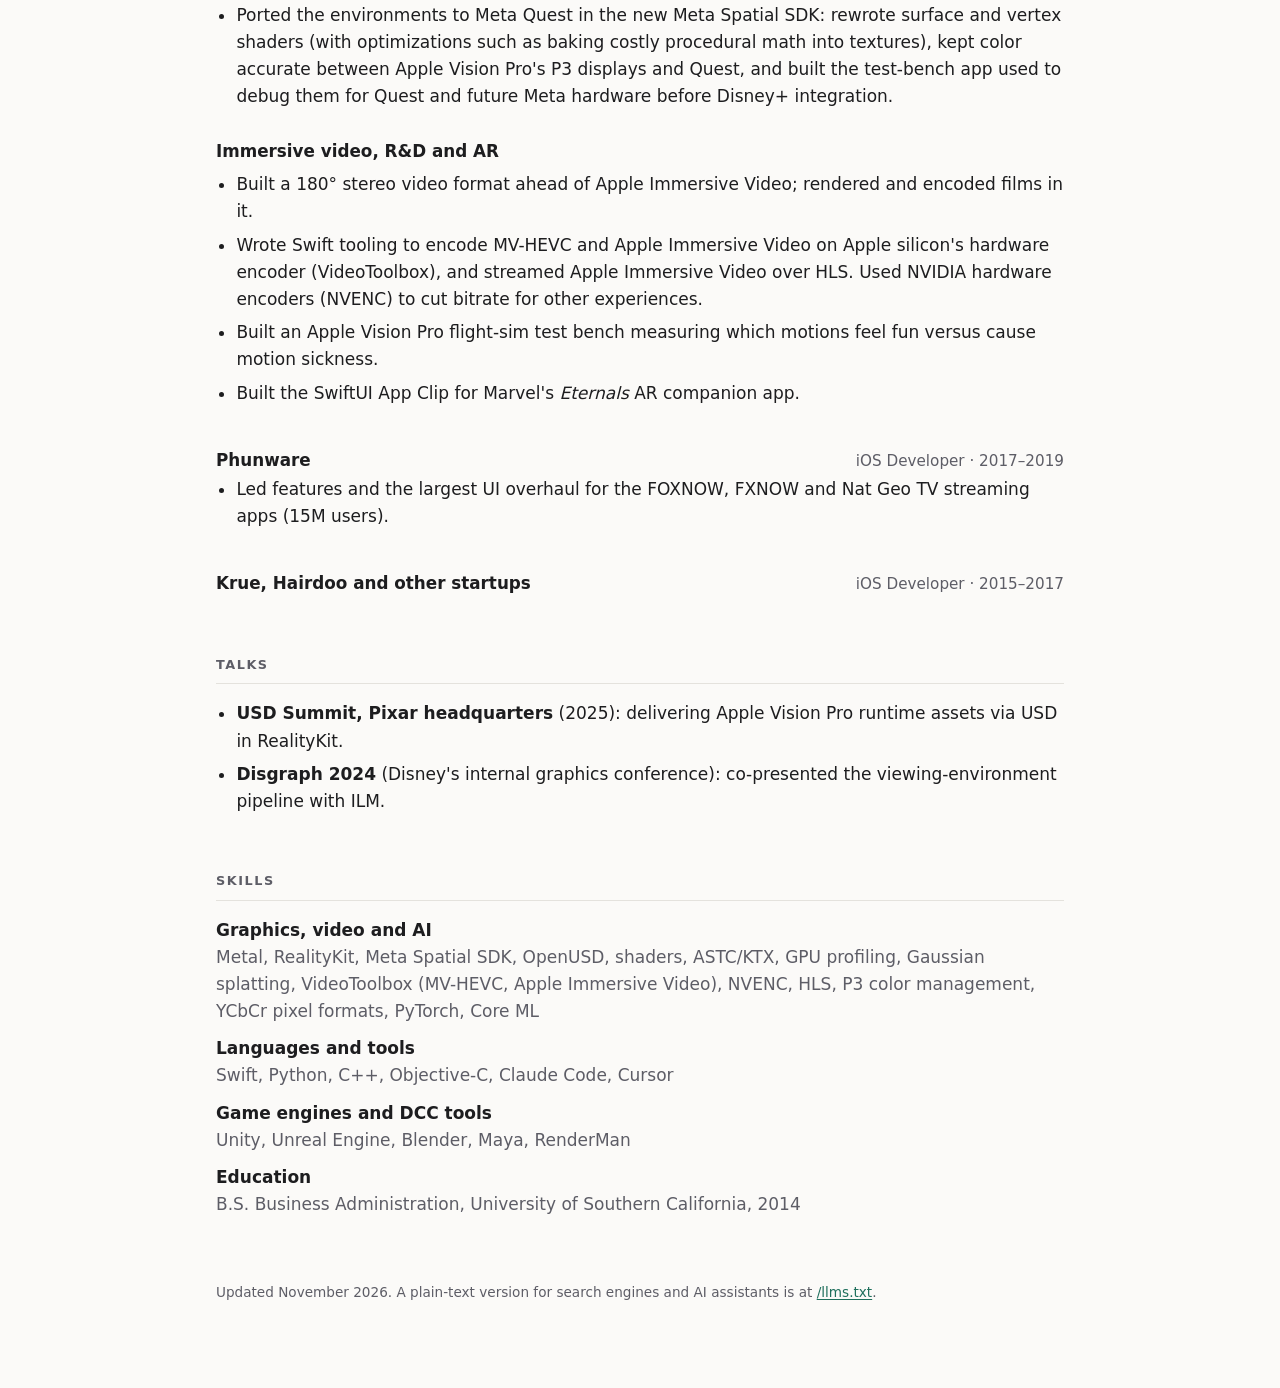
==== commit afef93bb: "Say "Apple Vision Pro" everywhere; on-device AI line names the model and says prototype Co-Authored-" ====
--- a/index.html
+++ b/index.html
@@ -24,7 +24,7 @@
   "description": "Senior iOS engineer who shipped real-time 3D on Apple Vision Pro and Meta Quest at Disney, and prototyped stereoscopic video and on-device AI.",
   "homeLocation": { "@type": "Place", "name": "Los Angeles area, California" },
   "alumniOf": { "@type": "CollegeOrUniversity", "name": "University of Southern California" },
-  "knowsAbout": ["GPU performance", "Metal", "RealityKit", "Meta Spatial SDK", "OpenUSD", "Shader programming", "GPU profiling", "Gaussian splatting", "Stereoscopic video", "Hardware video encoding", "VideoToolbox", "MV-HEVC", "Apple Immersive Video", "NVENC", "HLS streaming", "Color management", "P3 color space", "YCbCr pixel formats", "On-device AI", "PyTorch", "Core ML", "Swift", "Python", "C++", "Unity", "Unreal Engine", "Blender", "Maya", "RenderMan", "Apple Vision Pro", "Meta Quest"],
+  "knowsAbout": ["iOS", "Swift", "SwiftUI", "GPU performance", "Metal", "RealityKit", "Meta Spatial SDK", "OpenUSD", "Shader programming", "GPU profiling", "Gaussian splatting", "Stereoscopic video", "Hardware video encoding", "VideoToolbox", "MV-HEVC", "Apple Immersive Video", "NVENC", "HLS streaming", "Color management", "P3 color space", "YCbCr pixel formats", "On-device AI", "PyTorch", "Core ML", "Python", "C++", "Unity", "Unreal Engine", "Blender", "Maya", "RenderMan", "Apple Vision Pro", "Meta Quest"],
   "sameAs": ["https://www.linkedin.com/in/chrisdunaetz"]
 }
 </script>
@@ -138,11 +138,11 @@
     </a>
     <a class="video" href="/alien-earth/">
       <img src="/thumbs/card-alien-earth.jpg" alt="" loading="lazy" width="640" height="360">
-      <span><strong>Alien: Earth, featured by Apple</strong>Apple showcases the Alien: Earth environment on Disney+, which I brought to Vision Pro. <em>Meet with Apple, 2025 · starts at 58:13</em></span>
+      <span><strong>Alien: Earth, featured by Apple</strong>Apple showcases the Alien: Earth environment on Disney+, which I brought to Apple Vision Pro. <em>Meet with Apple, 2025 · starts at 58:13</em></span>
     </a>
     <a class="video" href="/wwdc-2023/">
       <img src="/thumbs/card-wwdc-2023.jpg" alt="" loading="lazy" width="640" height="360">
-      <span><strong>WWDC23: Disney+ on Vision Pro</strong>Apple and Disney announce Disney+ for Vision Pro, including the viewing environments. <em>WWDC 2023 keynote · starts at 1:40:51</em></span>
+      <span><strong>WWDC23: Disney+ on Apple Vision Pro</strong>Apple and Disney announce Disney+ for Apple Vision Pro, including the viewing environments. <em>WWDC 2023 keynote · starts at 1:40:51</em></span>
     </a>
   </div>
 </section>
@@ -155,26 +155,26 @@
   <div class="highlights" role="group" aria-labelledby="tech-highlights">
   <h4 id="tech-highlights">Technical highlights</h4>
   <ul>
-    <li><strong>96 FPS on Meta Quest 3</strong> rendering a 3D environment around a 4K stereo film at 48 FPS, on an XR2 Gen 2 that also runs tracking and passthrough, with about half the peak GPU compute of Vision Pro's M2.</li>
-    <li><strong>Under 200 ms from tap to first frame</strong> on average for 800 MB environments on Vision Pro, using GPU-ready ASTC/KTX textures, front-half-first loading and deferred custom-shader compilation.</li>
+    <li><strong>96 FPS on Meta Quest 3</strong> rendering a 3D environment around a 4K stereo film at 48 FPS, on an XR2 Gen 2 that also runs tracking and passthrough, with about half the peak GPU compute of Apple Vision Pro's M2.</li>
+    <li><strong>Under 200 ms from tap to first frame</strong> on average for 800 MB environments on Apple Vision Pro, using GPU-ready ASTC/KTX textures, front-half-first loading and deferred custom-shader compilation.</li>
     <li><strong>Alien: Earth environment</strong> runs dynamic lighting, shadows, skeletal animation, particle simulation, vertex-displacement shaders, anisotropic reflections and volumetric lighting at the same time.</li>
     <li><strong>Foveated Gaussian splatting:</strong> moved a Metal splat renderer onto RealityKit through LowLevelMesh to gain foveated rendering and hybrid rendering with traditional meshes.</li>
-    <li><strong>On-device AI:</strong> real-time semantic segmentation with custom PyTorch models on Core ML, composited with the live camera feed in custom Metal shaders.</li>
+    <li><strong>On-device AI prototype:</strong> applied transfer learning to a PyTorch DeepLabV3+ segmentation model, converted it to Core ML, and composited its mask onto the full-resolution camera feed in custom Metal shaders.</li>
   </ul>
   </div>
 
   <h3>Disney+ immersive viewing environments: Apple Vision Pro and Meta Quest</h3>
   <ul>
-    <li>Led the effort to bring ILM-built 3D worlds into Disney+ as immersive viewing environments, announced in Apple's WWDC 2023 keynote and live on Vision Pro's launch day; primary engineer on the RealityKit runtime.</li>
-    <li>Brought FX's <cite>Alien: Earth</cite> environment to Vision Pro with little project structure: got the vendor's models and animation running in headset and hand-authored the dynamic lighting, particles and some of the sound. Featured by Apple in a 2025 Meet with Apple session.</li>
-    <li>Ported the environments to Meta Quest in the new Meta Spatial SDK: rewrote surface and vertex shaders (with optimizations such as baking costly procedural math into textures), kept color accurate between Vision Pro's P3 displays and Quest, and built the test-bench app used to debug them for Quest and future Meta hardware before Disney+ integration.</li>
+    <li>Led the effort to bring ILM-built 3D worlds into Disney+ as immersive viewing environments, announced in Apple's WWDC 2023 keynote and live on Apple Vision Pro's launch day; primary engineer on the RealityKit runtime.</li>
+    <li>Brought FX's <cite>Alien: Earth</cite> environment to Apple Vision Pro with little project structure: got the vendor's models and animation running in headset and hand-authored the dynamic lighting, particles and some of the sound. Featured by Apple in a 2025 Meet with Apple session.</li>
+    <li>Ported the environments to Meta Quest in the new Meta Spatial SDK: rewrote surface and vertex shaders (with optimizations such as baking costly procedural math into textures), kept color accurate between Apple Vision Pro's P3 displays and Quest, and built the test-bench app used to debug them for Quest and future Meta hardware before Disney+ integration.</li>
   </ul>
 
   <h3>Immersive video, R&amp;D and AR</h3>
   <ul>
     <li>Built a 180° stereo video format ahead of Apple Immersive Video; rendered and encoded films in it.</li>
     <li>Wrote Swift tooling to encode MV-HEVC and Apple Immersive Video on Apple silicon's hardware encoder (VideoToolbox), and streamed Apple Immersive Video over HLS. Used NVIDIA hardware encoders (NVENC) to cut bitrate for other experiences.</li>
-    <li>Built a Vision Pro flight-sim test bench measuring which motions feel fun versus cause motion sickness.</li>
+    <li>Built an Apple Vision Pro flight-sim test bench measuring which motions feel fun versus cause motion sickness.</li>
     <li>Built the SwiftUI App Clip for Marvel's <cite>Eternals</cite> AR companion app.</li>
   </ul>
 
@@ -189,7 +189,7 @@
 <section aria-labelledby="talks">
   <h2 id="talks">Talks</h2>
   <ul>
-    <li><strong>USD Summit, Pixar headquarters</strong> (2025): delivering Vision Pro runtime assets via USD in RealityKit.</li>
+    <li><strong>USD Summit, Pixar headquarters</strong> (2025): delivering Apple Vision Pro runtime assets via USD in RealityKit.</li>
     <li><strong>Disgraph 2024</strong> (Disney's internal graphics conference): co-presented the viewing-environment pipeline with ILM.</li>
   </ul>
 </section>
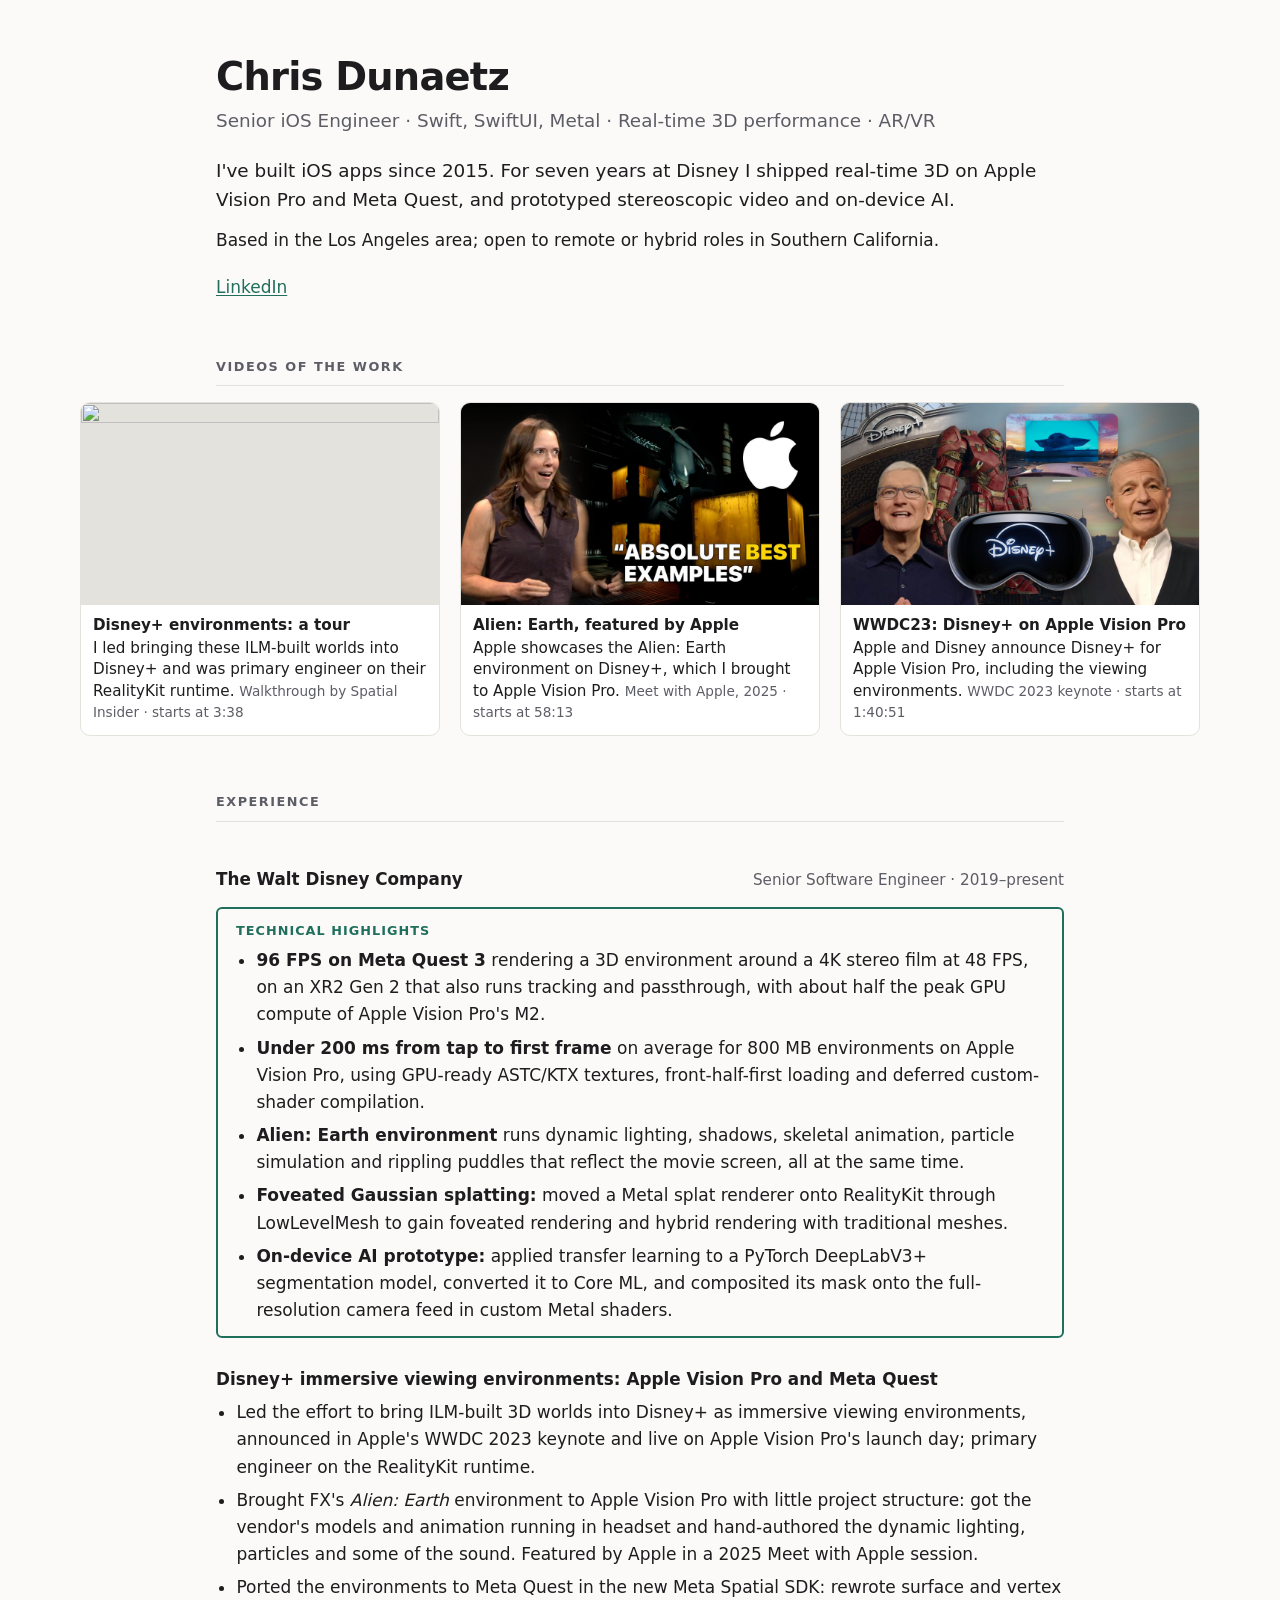
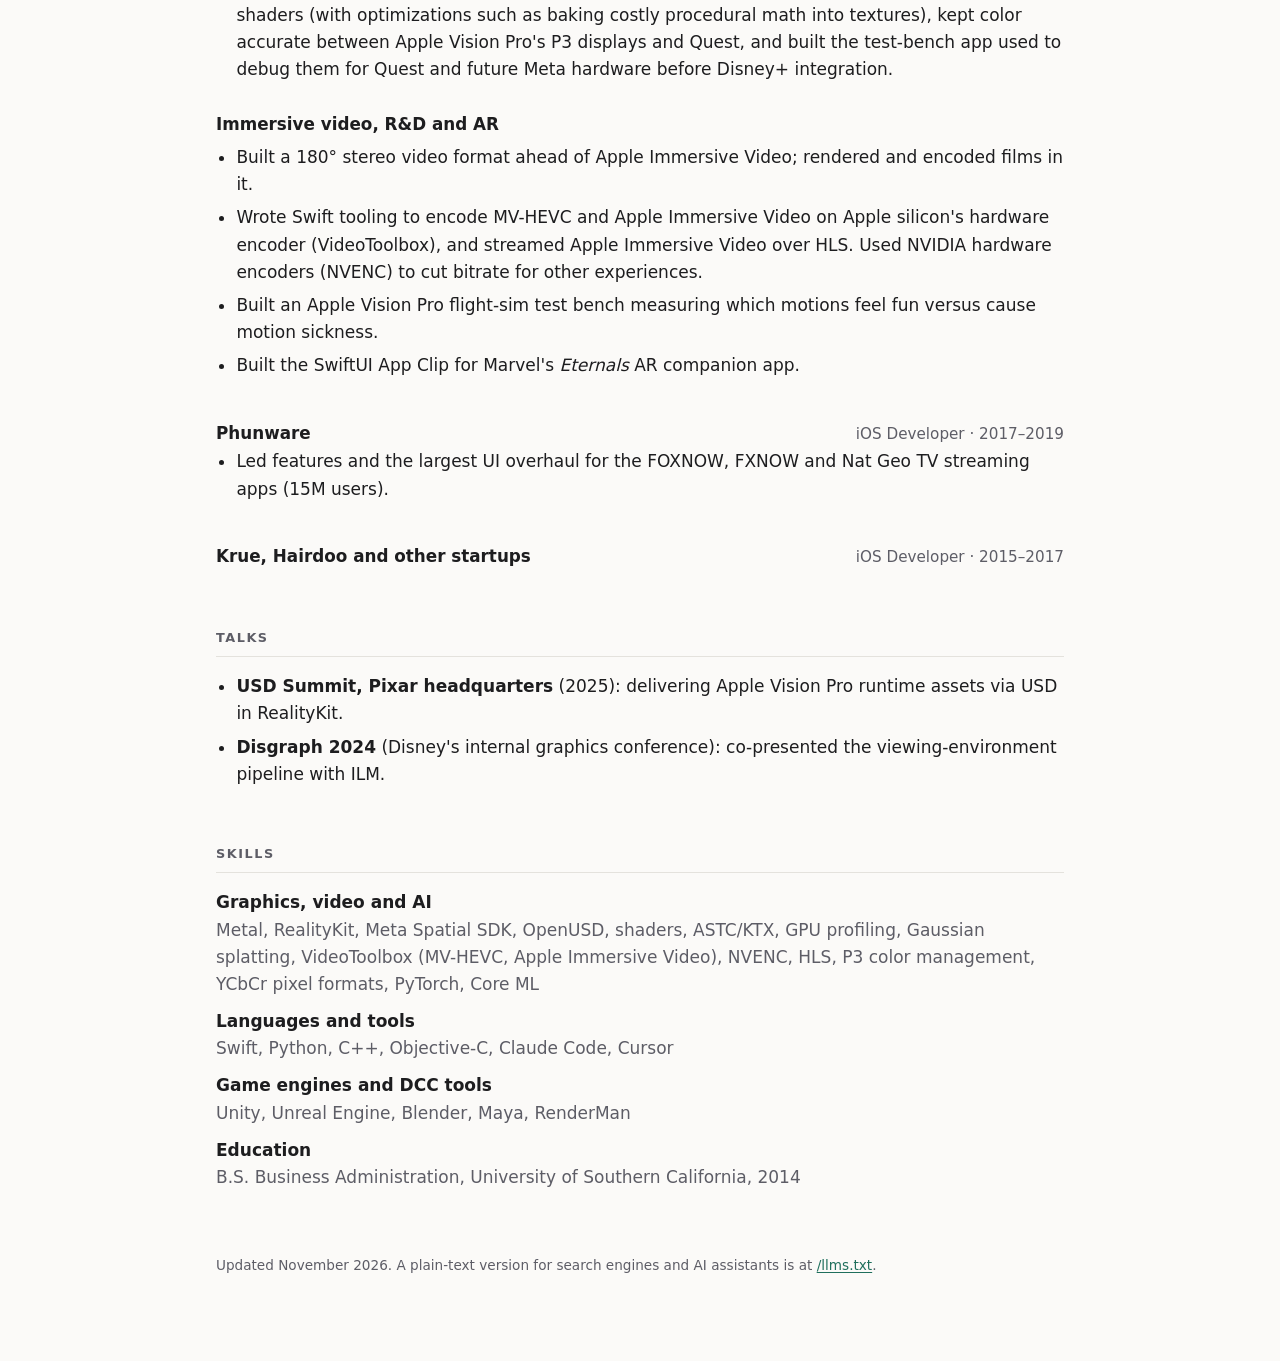
==== commit e00bd161: "Alien: Earth line: rippling puddles that reflect the movie screen Drops volumetric lighting (baked l" ====
--- a/index.html
+++ b/index.html
@@ -157,7 +157,7 @@
   <ul>
     <li><strong>96 FPS on Meta Quest 3</strong> rendering a 3D environment around a 4K stereo film at 48 FPS, on an XR2 Gen 2 that also runs tracking and passthrough, with about half the peak GPU compute of Apple Vision Pro's M2.</li>
     <li><strong>Under 200 ms from tap to first frame</strong> on average for 800 MB environments on Apple Vision Pro, using GPU-ready ASTC/KTX textures, front-half-first loading and deferred custom-shader compilation.</li>
-    <li><strong>Alien: Earth environment</strong> runs dynamic lighting, shadows, skeletal animation, particle simulation, vertex-displacement shaders, anisotropic reflections and volumetric lighting at the same time.</li>
+    <li><strong>Alien: Earth environment</strong> runs dynamic lighting, shadows, skeletal animation, particle simulation and rippling puddles that reflect the movie screen, all at the same time.</li>
     <li><strong>Foveated Gaussian splatting:</strong> moved a Metal splat renderer onto RealityKit through LowLevelMesh to gain foveated rendering and hybrid rendering with traditional meshes.</li>
     <li><strong>On-device AI prototype:</strong> applied transfer learning to a PyTorch DeepLabV3+ segmentation model, converted it to Core ML, and composited its mask onto the full-resolution camera feed in custom Metal shaders.</li>
   </ul>
